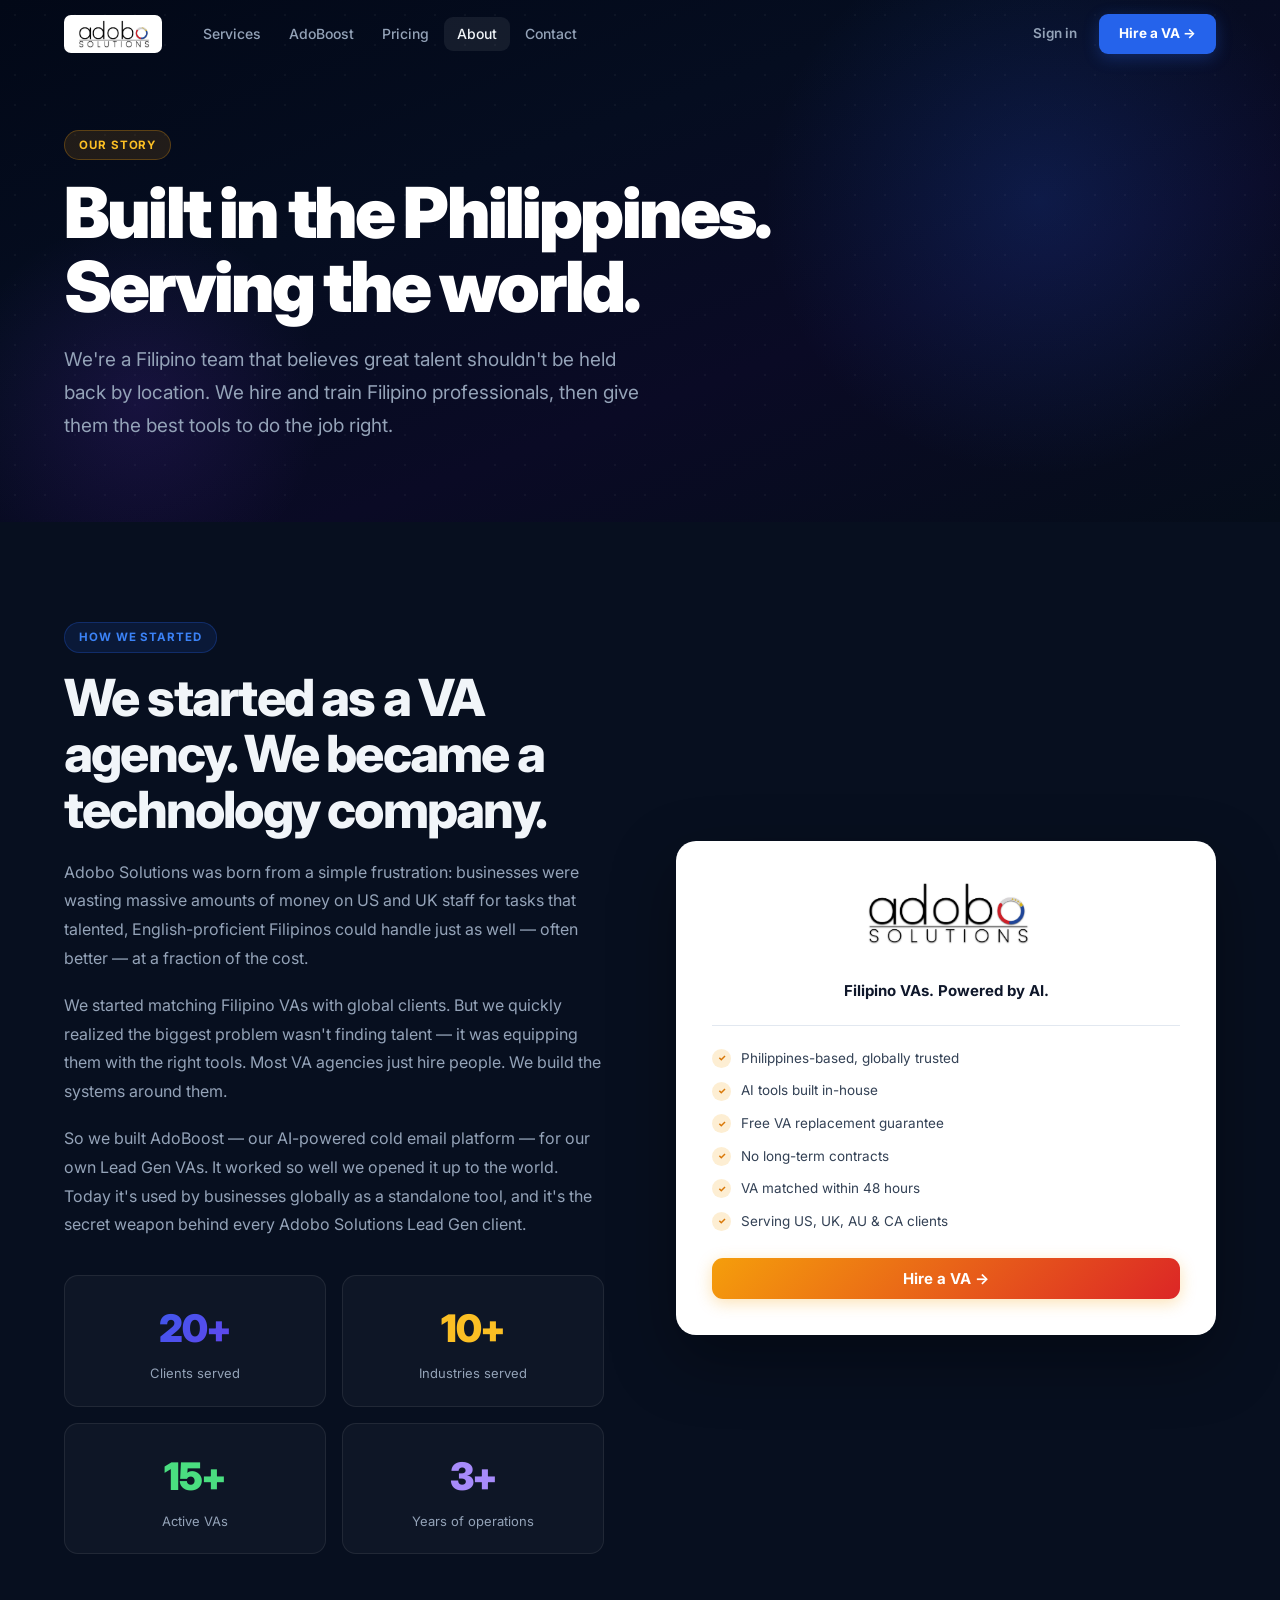
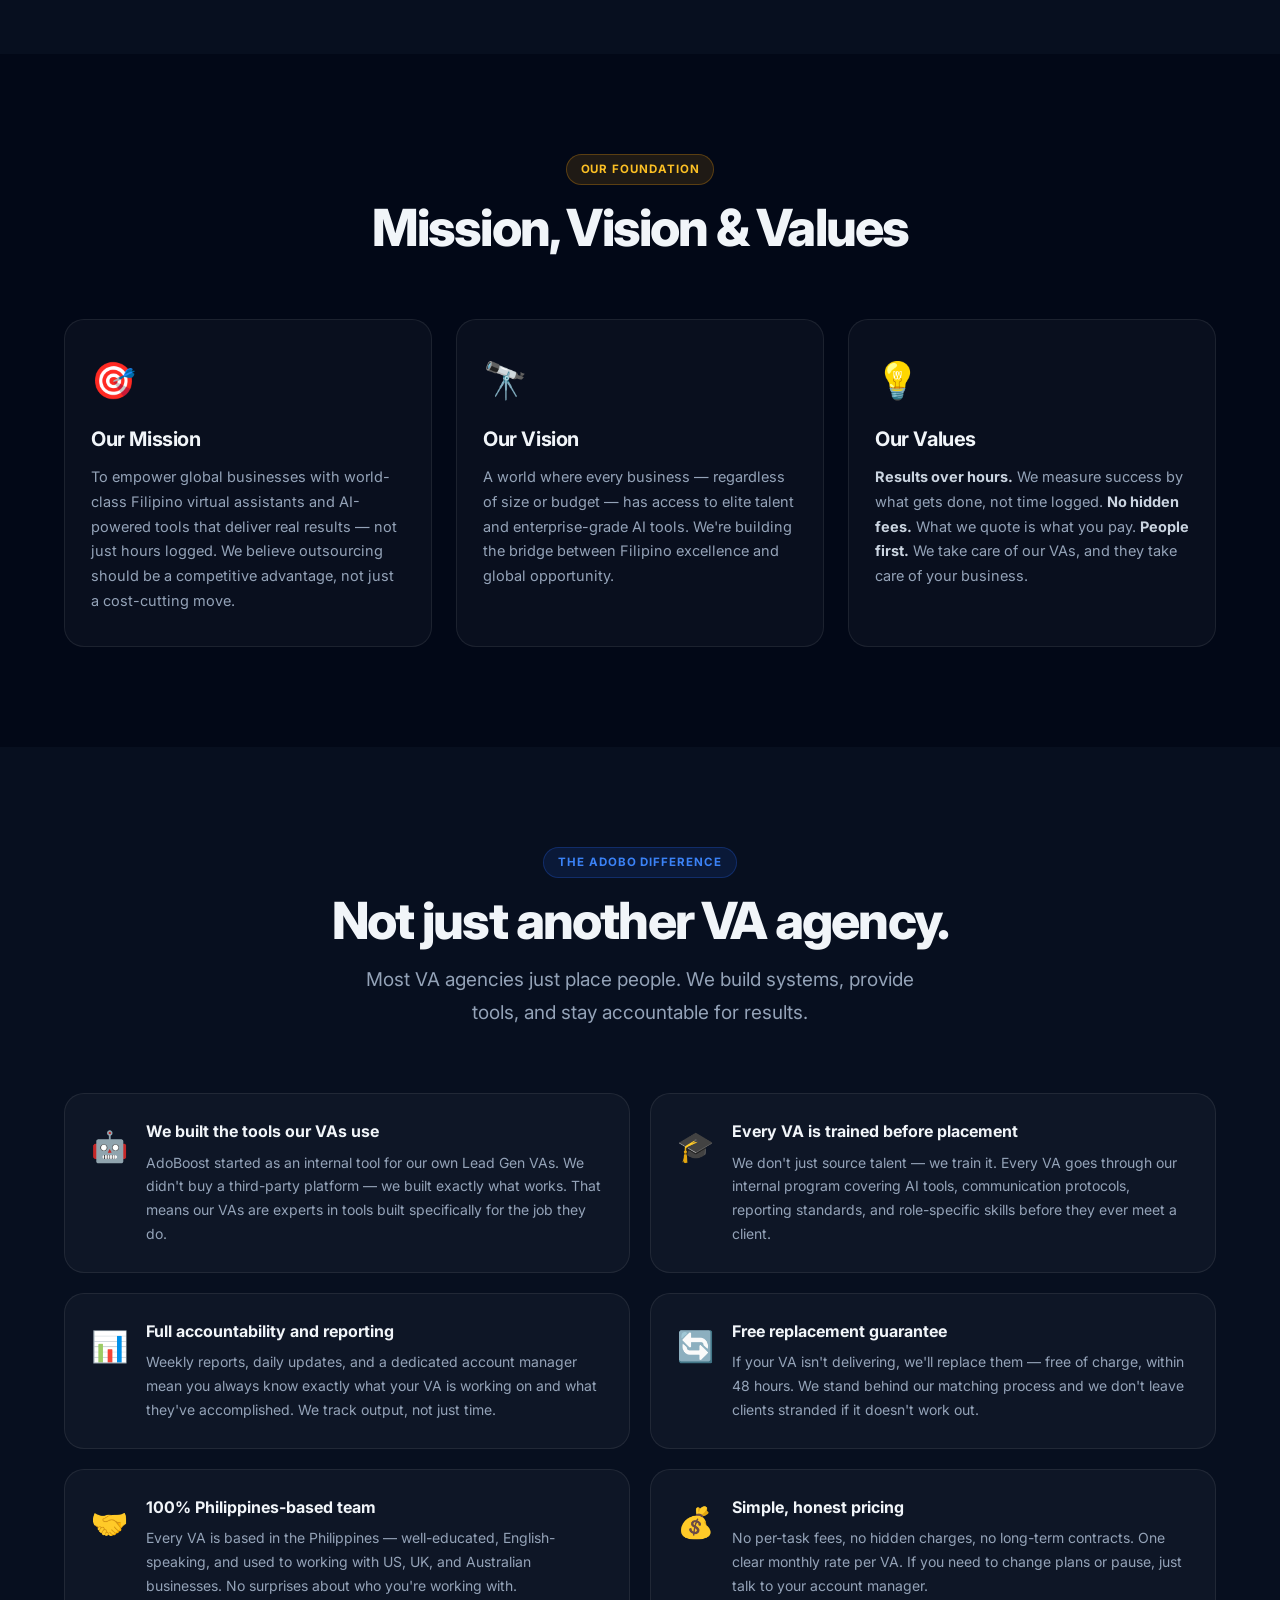
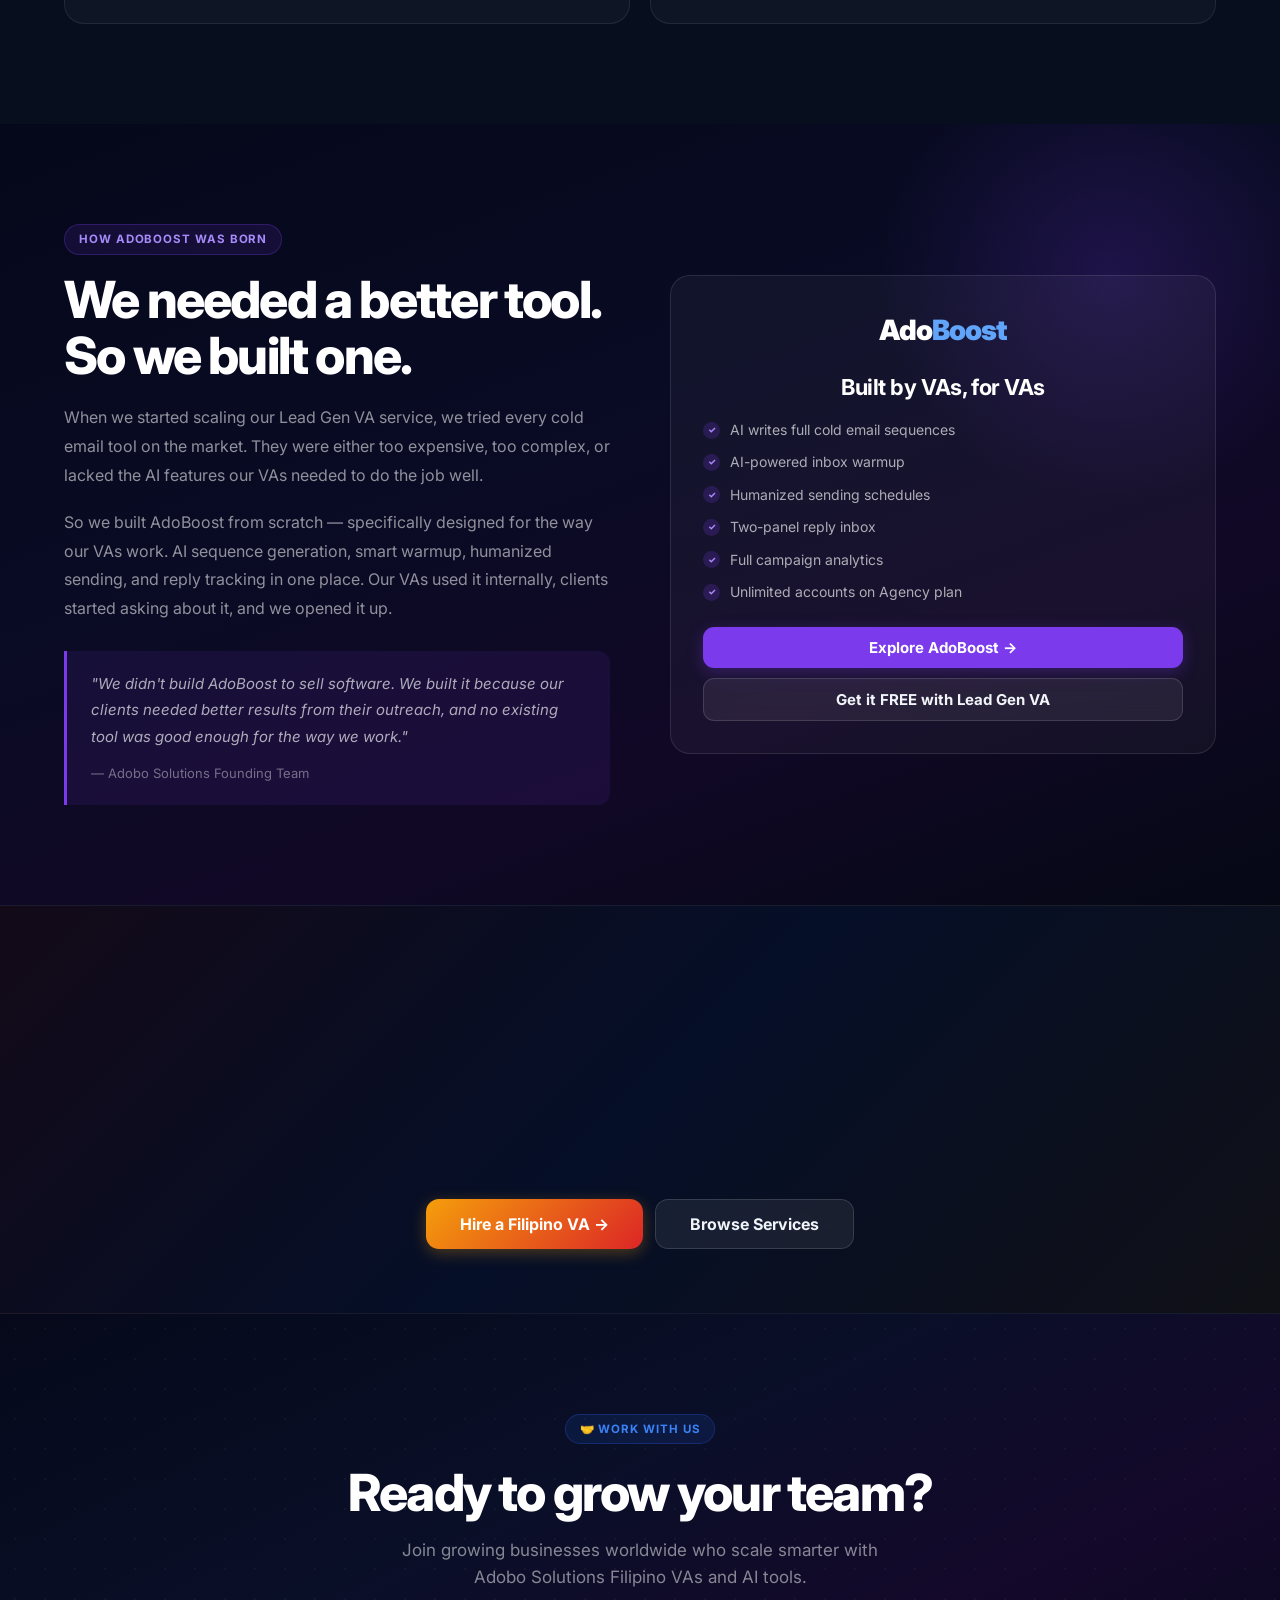
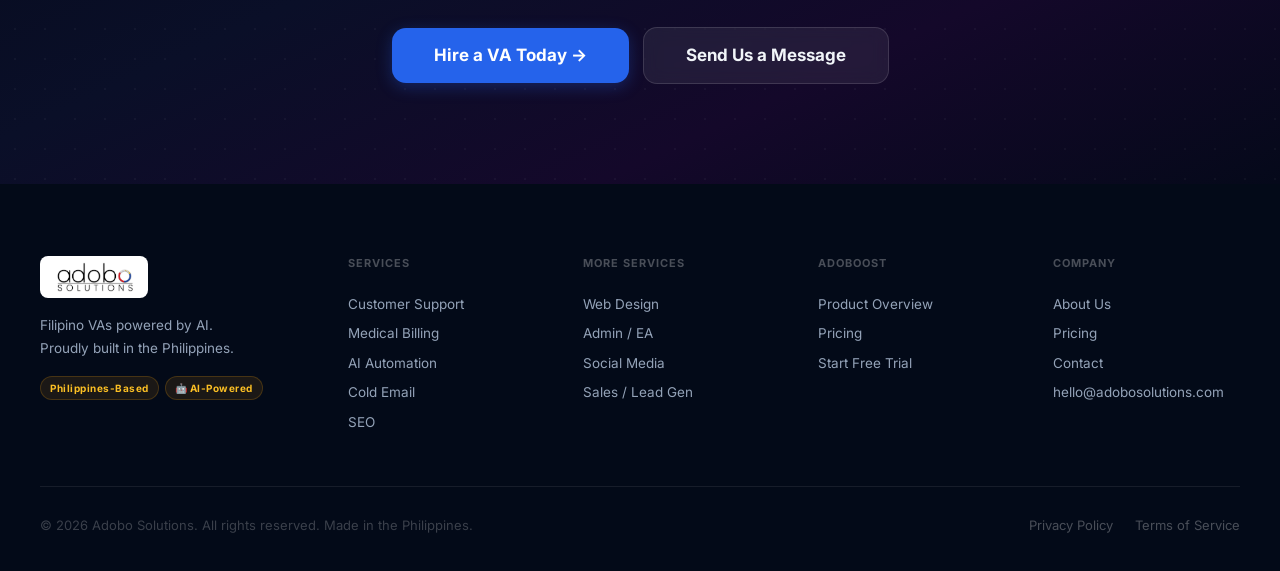
==== about.html @ 9aa16977 "Replace hero stat cards with photo; redesign about page company card index.html: floating number car" ====
<!DOCTYPE html>
<html lang="en">
<head>
  <meta charset="UTF-8">
  <meta name="viewport" content="width=device-width, initial-scale=1.0">
  <title>About Us — Adobo Solutions</title>
  <meta name="description" content="Learn about Adobo Solutions — a Philippines-based AI-powered VA agency helping global businesses scale smarter with elite Filipino talent.">
  <link rel="icon" href="assets/logo.jpg" type="image/jpeg">
  <link href="css/main.css" rel="stylesheet">
  <style>
    /* ── STORY ── */
    .story-grid { display: grid; grid-template-columns: 1fr 1fr; gap: 72px; align-items: center; }
    .story-left h2 { margin: 14px 0 20px; }
    .story-left p  { font-size: 16px; color: var(--text-3); line-height: 1.8; margin-bottom: 18px; }
    .story-stats { display: grid; grid-template-columns: 1fr 1fr; gap: 16px; margin-top: 36px; }
    .story-stat { background: var(--glass); border: 1px solid var(--border); border-radius: var(--r); padding: 22px; text-align: center; }
    .story-stat .num { font-size: 38px; font-weight: 900; letter-spacing: -0.04em; margin-bottom: 4px; }
    .story-stat .lbl { font-size: 13px; color: var(--text-3); }
    .story-right { position: relative; }
    /* Company card — white card so logo looks at home */
    .company-card {
      background: #fff; border-radius: 20px; padding: 36px;
      box-shadow: 0 24px 64px rgba(0,0,0,0.35);
    }
    .cc-logo-wrap { text-align: center; margin-bottom: 22px; }
    .cc-logo { height: 72px; display: inline-block; }
    .cc-divider { height: 1px; background: #e2e8f0; margin: 22px 0; }
    .cc-tagline { font-size: 15px; font-weight: 700; color: #0f172a; text-align: center; margin-bottom: 20px; }
    .cc-points { display: flex; flex-direction: column; gap: 11px; margin-bottom: 26px; }
    .cc-point { display: flex; align-items: center; gap: 10px; font-size: 13.5px; color: #334155; }
    .cc-chk { width: 19px; height: 19px; border-radius: 50%; background: rgba(245,158,11,0.18); color: #d97706; font-size: 9px; font-weight: 800; display: flex; align-items: center; justify-content: center; flex-shrink: 0; }

    /* ── MISSION / VALUES ── */
    .mv-grid { display: grid; grid-template-columns: repeat(3, 1fr); gap: 24px; }
    .mv-card {
      background: var(--glass); border: 1px solid var(--border);
      border-radius: var(--r-lg); padding: 32px 26px;
      transition: all 0.22s;
    }
    .mv-card:hover { background: var(--glass-2); border-color: var(--border-2); transform: translateY(-4px); }
    .mv-icon { font-size: 36px; margin-bottom: 16px; }
    .mv-card h3 { margin-bottom: 12px; color: var(--text); }
    .mv-card p  { font-size: 14.5px; color: var(--text-3); line-height: 1.72; }

    /* ── DIFFERENTIATORS ── */
    .diff-grid { display: grid; grid-template-columns: repeat(2, 1fr); gap: 20px; }
    .diff-card {
      display: flex; gap: 18px; align-items: flex-start;
      background: var(--glass); border: 1px solid var(--border);
      border-radius: var(--r-lg); padding: 26px;
      transition: all 0.22s;
    }
    .diff-card:hover { background: var(--glass-2); border-color: var(--border-2); }
    .diff-icon { font-size: 30px; flex-shrink: 0; margin-top: 2px; }
    .diff-text h4 { font-size: 16px; margin-bottom: 8px; color: var(--text); }
    .diff-text p  { font-size: 14px; color: var(--text-3); line-height: 1.7; }

    /* ── ADOBOOST ORIGIN ── */
    #adoboost-origin {
      background: linear-gradient(160deg, #05081a 0%, #090b24 40%, #110826 70%, #050815 100%);
      position: relative; overflow: hidden;
    }
    #adoboost-origin::before { content:''; position:absolute; top:-100px; right:-80px; width:500px; height:500px; background:radial-gradient(circle,rgba(124,58,237,0.18) 0%,transparent 65%); }
    .origin-inner { position: relative; z-index: 1; }
    .origin-grid { display: grid; grid-template-columns: 1fr 1fr; gap: 60px; align-items: center; }
    .origin-left h2 { color: #fff; margin: 14px 0 18px; }
    .origin-left p  { color: rgba(255,255,255,0.55); font-size: 16px; line-height: 1.8; margin-bottom: 18px; }
    .origin-quote {
      background: rgba(124,58,237,0.1); border-left: 3px solid var(--purple);
      border-radius: 0 12px 12px 0; padding: 20px 24px; margin-top: 28px;
    }
    .origin-quote p { font-size: 15px; font-style: italic; color: rgba(255,255,255,0.65); line-height: 1.75; margin-bottom: 10px; }
    .origin-quote cite { font-size: 13px; color: rgba(255,255,255,0.4); font-style: normal; }
    .origin-right {
      background: rgba(255,255,255,0.04); border: 1px solid rgba(255,255,255,0.1);
      border-radius: 20px; padding: 32px; text-align: center;
    }
    .origin-right h3 { color: #fff; font-size: 22px; margin-bottom: 16px; }
    .adoboost-logo { font-size: 28px; font-weight: 900; color: #fff; letter-spacing: -0.04em; margin-bottom: 20px; }
    .adoboost-logo span { color: #60a5fa; }
    .origin-feats { display: flex; flex-direction: column; gap: 10px; text-align: left; margin-bottom: 24px; }
    .origin-feat { display: flex; align-items: center; gap: 10px; font-size: 14px; color: rgba(255,255,255,0.65); }
    .origin-feat .chk { width: 17px; height: 17px; border-radius: 50%; background: rgba(124,58,237,0.2); color: #a78bfa; font-size: 9px; font-weight: 800; display: flex; align-items: center; justify-content: center; flex-shrink: 0; }

    /* ── PH PRIDE ── */
    .ph-section {
      background: linear-gradient(135deg, rgba(220,38,38,0.08) 0%, rgba(37,99,235,0.08) 50%, rgba(245,158,11,0.06) 100%);
      border-top: 1px solid rgba(255,255,255,0.06);
      border-bottom: 1px solid rgba(255,255,255,0.06);
      padding: 64px 0; text-align: center;
    }
    .ph-section h2 { color: #fff; margin-bottom: 18px; }
    .ph-section p  { color: rgba(255,255,255,0.55); max-width: 640px; margin: 0 auto; font-size: 17px; line-height: 1.8; }
    .ph-flags { font-size: 48px; margin-bottom: 24px; letter-spacing: 8px; }

    @media (max-width: 1024px) { .mv-grid { grid-template-columns: 1fr 1fr; } }
    @media (max-width: 768px) {
      .story-grid { grid-template-columns: 1fr; }
      .origin-grid { grid-template-columns: 1fr; }
      .diff-grid   { grid-template-columns: 1fr; }
      .mv-grid     { grid-template-columns: 1fr; }
    }
  </style>
</head>
<body>

<!-- NAV -->
<nav id="nav">
  <div class="nav-inner">
    <a href="index.html" class="nav-logo"><img src="assets/logo.jpg" alt="Adobo Solutions"></a>
    <div class="nav-links">
      <a href="services.html">Services</a>
      <a href="adoboost.html">AdoBoost</a>
      <a href="pricing.html">Pricing</a>
      <a href="about.html" class="active">About</a>
      <a href="contact.html">Contact</a>
    </div>
    <div class="nav-right">
      <a href="https://app.adobosolutions.com/login" class="nav-signin">Sign in</a>
      <a href="contact.html" class="nav-cta">Hire a VA →</a>
    </div>
    <button class="hamburger" id="hamburger" aria-label="Menu"><span></span><span></span><span></span></button>
  </div>
</nav>
<div class="mobile-menu" id="mobile-menu">
  <a href="services.html">Services</a>
  <a href="adoboost.html">AdoBoost</a>
  <a href="pricing.html">Pricing</a>
  <a href="about.html">About</a>
  <a href="contact.html">Contact</a>
  <a href="https://app.adobosolutions.com/login">Sign in</a>
  <a href="contact.html" class="btn btn-primary">Hire a VA →</a>
</div>

<!-- PAGE HERO -->
<section class="page-hero">
  <div class="grid-texture"></div>
  <div class="container page-hero-inner">
    <span class="pill pill-gold">Our Story</span>
    <h1 style="color:#fff;margin:16px 0 20px">Built in the Philippines.<br>Serving the world.</h1>
    <p class="subhead">We're a Filipino team that believes great talent shouldn't be held back by location. We hire and train Filipino professionals, then give them the best tools to do the job right.</p>
  </div>
</section>

<!-- STORY -->
<section class="section" style="background:var(--navy-2)">
  <div class="container">
    <div class="story-grid">
      <div class="story-left reveal">
        <span class="pill pill-blue">How We Started</span>
        <h2 style="margin:16px 0 20px">We started as a VA agency. We became a technology company.</h2>
        <p>Adobo Solutions was born from a simple frustration: businesses were wasting massive amounts of money on US and UK staff for tasks that talented, English-proficient Filipinos could handle just as well — often better — at a fraction of the cost.</p>
        <p>We started matching Filipino VAs with global clients. But we quickly realized the biggest problem wasn't finding talent — it was equipping them with the right tools. Most VA agencies just hire people. We build the systems around them.</p>
        <p>So we built AdoBoost — our AI-powered cold email platform — for our own Lead Gen VAs. It worked so well we opened it up to the world. Today it's used by businesses globally as a standalone tool, and it's the secret weapon behind every Adobo Solutions Lead Gen client.</p>
        <div class="story-stats">
          <div class="story-stat">
            <div class="num grad-text">20+</div>
            <div class="lbl">Clients served</div>
          </div>
          <div class="story-stat">
            <div class="num" style="color:var(--gold-l)">10+</div>
            <div class="lbl">Industries served</div>
          </div>
          <div class="story-stat">
            <div class="num" style="color:#4ade80">15+</div>
            <div class="lbl">Active VAs</div>
          </div>
          <div class="story-stat">
            <div class="num" style="color:#a78bfa">3+</div>
            <div class="lbl">Years of operations</div>
          </div>
        </div>
      </div>
      <div class="story-right reveal delay-2">
        <div class="company-card">
          <div class="cc-logo-wrap">
            <img src="assets/logo.jpg" alt="Adobo Solutions" class="cc-logo">
          </div>
          <div class="cc-tagline">Filipino VAs. Powered by AI.</div>
          <div class="cc-divider"></div>
          <div class="cc-points">
            <div class="cc-point"><span class="cc-chk">✓</span>Philippines-based, globally trusted</div>
            <div class="cc-point"><span class="cc-chk">✓</span>AI tools built in-house</div>
            <div class="cc-point"><span class="cc-chk">✓</span>Free VA replacement guarantee</div>
            <div class="cc-point"><span class="cc-chk">✓</span>No long-term contracts</div>
            <div class="cc-point"><span class="cc-chk">✓</span>VA matched within 48 hours</div>
            <div class="cc-point"><span class="cc-chk">✓</span>Serving US, UK, AU &amp; CA clients</div>
          </div>
          <a href="contact.html" class="btn btn-gold" style="width:100%;justify-content:center;display:flex">Hire a VA →</a>
        </div>
      </div>
    </div>
  </div>
</section>

<!-- MISSION / VALUES -->
<section class="section" style="background:var(--navy)">
  <div class="container">
    <div class="section-head center">
      <span class="pill pill-gold">Our Foundation</span>
      <h2 style="margin:14px 0 16px">Mission, Vision &amp; Values</h2>
    </div>
    <div class="mv-grid">
      <div class="mv-card reveal">
        <div class="mv-icon">🎯</div>
        <h3>Our Mission</h3>
        <p>To empower global businesses with world-class Filipino virtual assistants and AI-powered tools that deliver real results — not just hours logged. We believe outsourcing should be a competitive advantage, not just a cost-cutting move.</p>
      </div>
      <div class="mv-card reveal delay-1">
        <div class="mv-icon">🔭</div>
        <h3>Our Vision</h3>
        <p>A world where every business — regardless of size or budget — has access to elite talent and enterprise-grade AI tools. We're building the bridge between Filipino excellence and global opportunity.</p>
      </div>
      <div class="mv-card reveal delay-2">
        <div class="mv-icon">💡</div>
        <h3>Our Values</h3>
        <p><strong style="color:var(--text-2)">Results over hours.</strong> We measure success by what gets done, not time logged. <strong style="color:var(--text-2)">No hidden fees.</strong> What we quote is what you pay. <strong style="color:var(--text-2)">People first.</strong> We take care of our VAs, and they take care of your business.</p>
      </div>
    </div>
  </div>
</section>

<!-- WHAT MAKES US DIFFERENT -->
<section class="section" style="background:var(--navy-2)">
  <div class="container">
    <div class="section-head center">
      <span class="pill pill-blue">The Adobo Difference</span>
      <h2 style="margin:14px 0 16px">Not just another VA agency.</h2>
      <p class="subhead">Most VA agencies just place people. We build systems, provide tools, and stay accountable for results.</p>
    </div>
    <div class="diff-grid">
      <div class="diff-card reveal">
        <div class="diff-icon">🤖</div>
        <div class="diff-text">
          <h4>We built the tools our VAs use</h4>
          <p>AdoBoost started as an internal tool for our own Lead Gen VAs. We didn't buy a third-party platform — we built exactly what works. That means our VAs are experts in tools built specifically for the job they do.</p>
        </div>
      </div>
      <div class="diff-card reveal delay-1">
        <div class="diff-icon">🎓</div>
        <div class="diff-text">
          <h4>Every VA is trained before placement</h4>
          <p>We don't just source talent — we train it. Every VA goes through our internal program covering AI tools, communication protocols, reporting standards, and role-specific skills before they ever meet a client.</p>
        </div>
      </div>
      <div class="diff-card reveal delay-2">
        <div class="diff-icon">📊</div>
        <div class="diff-text">
          <h4>Full accountability and reporting</h4>
          <p>Weekly reports, daily updates, and a dedicated account manager mean you always know exactly what your VA is working on and what they've accomplished. We track output, not just time.</p>
        </div>
      </div>
      <div class="diff-card reveal delay-3">
        <div class="diff-icon">🔄</div>
        <div class="diff-text">
          <h4>Free replacement guarantee</h4>
          <p>If your VA isn't delivering, we'll replace them — free of charge, within 48 hours. We stand behind our matching process and we don't leave clients stranded if it doesn't work out.</p>
        </div>
      </div>
      <div class="diff-card reveal">
        <div class="diff-icon">🤝</div>
        <div class="diff-text">
          <h4>100% Philippines-based team</h4>
          <p>Every VA is based in the Philippines — well-educated, English-speaking, and used to working with US, UK, and Australian businesses. No surprises about who you're working with.</p>
        </div>
      </div>
      <div class="diff-card reveal delay-1">
        <div class="diff-icon">💰</div>
        <div class="diff-text">
          <h4>Simple, honest pricing</h4>
          <p>No per-task fees, no hidden charges, no long-term contracts. One clear monthly rate per VA. If you need to change plans or pause, just talk to your account manager.</p>
        </div>
      </div>
    </div>
  </div>
</section>

<!-- ADOBOOST ORIGIN -->
<section id="adoboost-origin" class="section">
  <div class="container origin-inner">
    <div class="origin-grid">
      <div class="origin-left reveal">
        <span class="pill pill-purple">How AdoBoost Was Born</span>
        <h2 style="color:#fff;margin:16px 0 20px">We needed a better tool.<br>So we built one.</h2>
        <p>When we started scaling our Lead Gen VA service, we tried every cold email tool on the market. They were either too expensive, too complex, or lacked the AI features our VAs needed to do the job well.</p>
        <p>So we built AdoBoost from scratch — specifically designed for the way our VAs work. AI sequence generation, smart warmup, humanized sending, and reply tracking in one place. Our VAs used it internally, clients started asking about it, and we opened it up.</p>
        <div class="origin-quote">
          <p>"We didn't build AdoBoost to sell software. We built it because our clients needed better results from their outreach, and no existing tool was good enough for the way we work."</p>
          <cite>— Adobo Solutions Founding Team</cite>
        </div>
      </div>
      <div class="origin-right reveal delay-2">
        <div class="adoboost-logo">Ado<span>Boost</span></div>
        <h3>Built by VAs, for VAs</h3>
        <div class="origin-feats">
          <div class="origin-feat"><span class="chk">✓</span>AI writes full cold email sequences</div>
          <div class="origin-feat"><span class="chk">✓</span>AI-powered inbox warmup</div>
          <div class="origin-feat"><span class="chk">✓</span>Humanized sending schedules</div>
          <div class="origin-feat"><span class="chk">✓</span>Two-panel reply inbox</div>
          <div class="origin-feat"><span class="chk">✓</span>Full campaign analytics</div>
          <div class="origin-feat"><span class="chk">✓</span>Unlimited accounts on Agency plan</div>
        </div>
        <div style="display:flex;flex-direction:column;gap:10px">
          <a href="adoboost.html" class="btn btn-purple" style="justify-content:center">Explore AdoBoost →</a>
          <a href="contact.html" class="btn btn-glass" style="justify-content:center">Get it FREE with Lead Gen VA</a>
        </div>
      </div>
    </div>
  </div>
</section>

<!-- PH PRIDE -->
<div class="ph-section">
  <div class="container">
    <h2 class="reveal">Proudly Filipino.</h2>
    <p class="reveal">The Philippines is home to talented, hardworking, and English-speaking professionals. We're proud to be a Filipino company connecting this talent with businesses around the world — and building the tools that help them do their best work.</p>
    <div style="margin-top:32px;display:flex;justify-content:center;gap:12px;flex-wrap:wrap" class="reveal">
      <a href="contact.html" class="btn btn-gold btn-lg">Hire a Filipino VA →</a>
      <a href="services.html" class="btn btn-glass btn-lg">Browse Services</a>
    </div>
  </div>
</div>

<!-- CTA -->
<section class="section" style="background:linear-gradient(155deg,#05091a 0%,#0a0f28 40%,#14082a 70%,#05091a 100%);text-align:center;position:relative;overflow:hidden">
  <div class="grid-texture"></div>
  <div class="container" style="position:relative;z-index:1">
    <span class="pill pill-blue" style="margin-bottom:20px;display:inline-flex">🤝 Work with us</span>
    <h2 style="color:#fff;margin-bottom:16px">Ready to grow your team?</h2>
    <p style="color:rgba(255,255,255,0.5);max-width:480px;margin:0 auto 36px;font-size:17px">Join growing businesses worldwide who scale smarter with Adobo Solutions Filipino VAs and AI tools.</p>
    <div style="display:flex;align-items:center;justify-content:center;gap:14px;flex-wrap:wrap">
      <a href="contact.html" class="btn btn-primary btn-xl">Hire a VA Today →</a>
      <a href="mailto:hello@adobosolutions.com" class="btn btn-glass btn-xl">Send Us a Message</a>
    </div>
  </div>
</section>

<!-- FOOTER -->
<footer id="footer">
  <div class="footer-inner">
    <div class="footer-top">
      <div class="f-brand"><div class="f-brand-logo"><img src="assets/logo.jpg" alt="Adobo Solutions"></div><p>Filipino VAs powered by AI. Proudly built in the Philippines.</p><div class="f-brand-badges"><span class="f-badge">Philippines-Based</span><span class="f-badge">🤖 AI-Powered</span></div></div>
      <div class="f-col"><h4>Services</h4><a href="services.html#customer-support">Customer Support</a><a href="services.html#medical-billing">Medical Billing</a><a href="services.html#ai-automation">AI Automation</a><a href="services.html#cold-email">Cold Email</a><a href="services.html#seo">SEO</a></div>
      <div class="f-col"><h4>More Services</h4><a href="services.html#web-design">Web Design</a><a href="services.html#admin-ea">Admin / EA</a><a href="services.html#social-media">Social Media</a><a href="services.html#sales-lead-gen">Sales / Lead Gen</a></div>
      <div class="f-col"><h4>AdoBoost</h4><a href="adoboost.html">Product Overview</a><a href="pricing.html#adoboost">Pricing</a><a href="https://app.adobosolutions.com/register">Start Free Trial</a></div>
      <div class="f-col"><h4>Company</h4><a href="about.html">About Us</a><a href="pricing.html">Pricing</a><a href="contact.html">Contact</a><a href="mailto:hello@adobosolutions.com">hello@adobosolutions.com</a></div>
    </div>
    <div class="footer-bot"><p>© 2026 Adobo Solutions. All rights reserved. Made in the Philippines.</p><div class="footer-bot-links"><a href="#">Privacy Policy</a><a href="#">Terms of Service</a></div></div>
  </div>
</footer>

<script>
  const nav=document.getElementById('nav');
  window.addEventListener('scroll',()=>{nav.classList.toggle('scrolled',window.scrollY>40)},{passive:true});
  const hb=document.getElementById('hamburger'),mm=document.getElementById('mobile-menu');
  hb.addEventListener('click',()=>{const o=mm.classList.toggle('open');hb.classList.toggle('open',o);});
  mm.querySelectorAll('a').forEach(a=>a.addEventListener('click',()=>{mm.classList.remove('open');hb.classList.remove('open');}));
  const obs=new IntersectionObserver(e=>e.forEach(x=>{if(x.isIntersecting){x.target.classList.add('vis');obs.unobserve(x.target);}}),{threshold:0.08,rootMargin:'0px 0px -40px 0px'});
  document.querySelectorAll('.reveal').forEach(el=>obs.observe(el));
</script>
</body>
</html>
---- css/main.css ----
/* =============================================
   ADOBO SOLUTIONS — SHARED STYLESHEET
   ============================================= */

@import url('https://fonts.googleapis.com/css2?family=Inter:wght@300;400;500;600;700;800;900&display=swap');

:root {
  --navy:      #020817;
  --navy-2:    #070f1f;
  --navy-3:    #0c1829;
  --navy-4:    #0f2040;
  --blue:      #2563eb;
  --blue-h:    #1d4ed8;
  --blue-l:    #3b82f6;
  --gold:      #f59e0b;
  --gold-l:    #fbbf24;
  --gold-d:    #d97706;
  --red:       #dc2626;
  --red-l:     #ef4444;
  --purple:    #7c3aed;
  --green:     #16a34a;
  --white:     #ffffff;
  --text:      #f1f5f9;
  --text-2:    #cbd5e1;
  --text-3:    #94a3b8;
  --border:    rgba(255,255,255,0.08);
  --border-2:  rgba(255,255,255,0.13);
  --glass:     rgba(255,255,255,0.03);
  --glass-2:   rgba(255,255,255,0.07);
  --r:         14px;
  --r-sm:      10px;
  --r-lg:      20px;
  --shadow:    0 4px 24px rgba(0,0,0,0.35);
  --shadow-l:  0 16px 56px rgba(0,0,0,0.55);
  --shadow-b:  0 4px 16px rgba(37,99,235,0.3);
  --grad:      linear-gradient(135deg, #2563eb 0%, #7c3aed 100%);
  --grad-g:    linear-gradient(135deg, #f59e0b 0%, #dc2626 100%);
  --grad-hero: linear-gradient(160deg, #020817 0%, #050d20 35%, #0a0a25 65%, #050d1a 100%);
}

*, *::before, *::after { box-sizing: border-box; margin: 0; padding: 0; }
html { scroll-behavior: smooth; font-size: 16px; }
body {
  font-family: 'Inter', -apple-system, BlinkMacSystemFont, 'Segoe UI', sans-serif;
  color: var(--text);
  background: var(--navy);
  -webkit-font-smoothing: antialiased;
  -moz-osx-font-smoothing: grayscale;
  overflow-x: hidden;
  line-height: 1.6;
}
a  { color: inherit; text-decoration: none; }
img { max-width: 100%; display: block; }
input, textarea, select, button { font-family: inherit; }

/* ── TYPOGRAPHY ── */
h1 { font-size: clamp(38px, 5.5vw, 72px); font-weight: 900; line-height: 1.05; letter-spacing: -0.04em; }
h2 { font-size: clamp(28px, 4vw, 52px);   font-weight: 800; line-height: 1.1;  letter-spacing: -0.035em; }
h3 { font-size: clamp(17px, 2vw, 20px);   font-weight: 700; line-height: 1.35; letter-spacing: -0.02em; }
h4 { font-size: 15px; font-weight: 700; line-height: 1.4; }
.subhead  { font-size: clamp(16px, 2vw, 19px); line-height: 1.72; color: var(--text-3); max-width: 580px; }
.subhead-sm { font-size: 15px; line-height: 1.7; color: var(--text-3); }
.grad-text {
  background: var(--grad);
  -webkit-background-clip: text;
  -webkit-text-fill-color: transparent;
  background-clip: text;
}
.gold-text {
  background: var(--grad-g);
  -webkit-background-clip: text;
  -webkit-text-fill-color: transparent;
  background-clip: text;
}

/* ── LAYOUT ── */
.container  { max-width: 1200px; margin: 0 auto; padding: 0 24px; }
.section    { padding: 100px 0; }
.section-sm { padding: 64px 0; }
.section-xs { padding: 40px 0; }
.center     { text-align: center; }
.section-head { margin-bottom: 64px; }
.section-head h2 { margin: 14px 0 18px; }
.section-head.center .subhead { margin: 0 auto; }

/* ── PILL BADGES ── */
.pill {
  display: inline-flex; align-items: center; gap: 6px;
  font-size: 11.5px; font-weight: 700; letter-spacing: 0.08em; text-transform: uppercase;
  padding: 5px 14px; border-radius: 100px; white-space: nowrap;
}
.pill-blue   { color: var(--blue-l);  background: rgba(37,99,235,0.12);  border: 1px solid rgba(37,99,235,0.28); }
.pill-gold   { color: var(--gold-l);  background: rgba(245,158,11,0.12); border: 1px solid rgba(245,158,11,0.28); }
.pill-purple { color: #a78bfa;        background: rgba(124,58,237,0.12); border: 1px solid rgba(124,58,237,0.28); }
.pill-red    { color: #fca5a5;        background: rgba(220,38,38,0.12);  border: 1px solid rgba(220,38,38,0.28); }
.pill-white  { color: rgba(255,255,255,0.7); background: rgba(255,255,255,0.08); border: 1px solid rgba(255,255,255,0.16); }
.pill-green  { color: #4ade80; background: rgba(22,163,74,0.12); border: 1px solid rgba(22,163,74,0.28); }

/* ── BUTTONS ── */
.btn {
  display: inline-flex; align-items: center; justify-content: center; gap: 8px;
  padding: 13px 26px; border-radius: 11px; font-size: 15px; font-weight: 700;
  cursor: pointer; border: none; transition: all 0.18s; white-space: nowrap;
  text-decoration: none; line-height: 1; font-family: inherit;
}
.btn-lg   { padding: 16px 34px; font-size: 16px; border-radius: 13px; }
.btn-sm   { padding: 9px 18px; font-size: 13.5px; border-radius: 9px; }
.btn-xl   { padding: 19px 42px; font-size: 17px; border-radius: 14px; }

.btn-primary { background: var(--blue); color: #fff; box-shadow: var(--shadow-b); }
.btn-primary:hover { background: var(--blue-h); transform: translateY(-1px); box-shadow: 0 8px 28px rgba(37,99,235,0.45); }

.btn-gold { background: var(--grad-g); color: #fff; box-shadow: 0 4px 16px rgba(245,158,11,0.3); }
.btn-gold:hover { transform: translateY(-1px); box-shadow: 0 8px 28px rgba(245,158,11,0.44); }

.btn-purple { background: var(--purple); color: #fff; box-shadow: 0 4px 16px rgba(124,58,237,0.3); }
.btn-purple:hover { background: #6d28d9; transform: translateY(-1px); }

.btn-glass {
  background: var(--glass-2); color: var(--text); border: 1.5px solid var(--border-2);
  backdrop-filter: blur(8px);
}
.btn-glass:hover { background: rgba(255,255,255,0.12); border-color: rgba(255,255,255,0.25); }

.btn-outline-w { background: transparent; color: #fff; border: 1.5px solid rgba(255,255,255,0.3); }
.btn-outline-w:hover { background: rgba(255,255,255,0.08); border-color: rgba(255,255,255,0.5); }

/* ── GRID TEXTURE ── */
.grid-texture {
  position: absolute; inset: 0; z-index: 0; pointer-events: none;
  background-image: radial-gradient(rgba(255,255,255,0.035) 1px, transparent 1px);
  background-size: 30px 30px;
}
.grid-texture-sm {
  position: absolute; inset: 0; z-index: 0; pointer-events: none;
  background-image: radial-gradient(rgba(255,255,255,0.025) 1px, transparent 1px);
  background-size: 22px 22px;
}

/* ── GLASS CARD ── */
.glass-card {
  background: var(--glass);
  border: 1px solid var(--border);
  border-radius: var(--r-lg);
  backdrop-filter: blur(12px);
  -webkit-backdrop-filter: blur(12px);
  transition: background 0.22s, border-color 0.22s, transform 0.22s, box-shadow 0.22s;
}
.glass-card:hover {
  background: var(--glass-2);
  border-color: var(--border-2);
  transform: translateY(-4px);
  box-shadow: var(--shadow-l);
}

/* ── DIVIDER ── */
.divider { height: 1px; background: var(--border); }

/* ── REVEAL ANIMATION ── */
.reveal { opacity: 0; transform: translateY(24px); transition: opacity 0.6s ease, transform 0.6s ease; }
.reveal.vis { opacity: 1; transform: none; }
.delay-1 { transition-delay: 0.08s; }
.delay-2 { transition-delay: 0.16s; }
.delay-3 { transition-delay: 0.24s; }
.delay-4 { transition-delay: 0.32s; }
.delay-5 { transition-delay: 0.40s; }
.delay-6 { transition-delay: 0.48s; }

/* ═══════════════════════════════════════
   NAV
   ═══════════════════════════════════════ */
nav#nav {
  position: fixed; top: 0; left: 0; right: 0; z-index: 300;
  transition: background 0.3s, box-shadow 0.3s, backdrop-filter 0.3s;
}
nav#nav.scrolled {
  background: rgba(2,8,23,0.92);
  backdrop-filter: blur(18px);
  -webkit-backdrop-filter: blur(18px);
  box-shadow: 0 1px 0 rgba(255,255,255,0.07);
}
.nav-inner {
  max-width: 1200px; margin: 0 auto; padding: 0 24px;
  display: flex; align-items: center; height: 68px; gap: 8px;
}
.nav-logo {
  flex-shrink: 0; margin-right: 20px;
  display: flex; align-items: center;
}
.nav-logo img {
  height: 38px; width: auto;
  background: #fff;
  border-radius: 7px;
  padding: 3px 8px;
}
.nav-links { display: flex; align-items: center; gap: 2px; flex: 1; }
.nav-links a {
  font-size: 14px; font-weight: 500; color: var(--text-3);
  padding: 6px 13px; border-radius: 9px;
  transition: color 0.18s, background 0.18s;
}
.nav-links a:hover { color: var(--text); background: var(--glass-2); }
.nav-links a.active { color: var(--text); background: var(--glass-2); }
.nav-right { display: flex; align-items: center; gap: 8px; margin-left: auto; }
.nav-signin {
  font-size: 13.5px; font-weight: 600; color: var(--text-3);
  padding: 8px 14px; border-radius: 9px;
  transition: color 0.18s, background 0.18s;
}
.nav-signin:hover { color: var(--text); background: var(--glass-2); }
.nav-cta {
  font-size: 13.5px; font-weight: 700; color: #fff;
  background: var(--blue); padding: 9px 20px; border-radius: 9px;
  box-shadow: var(--shadow-b);
  transition: background 0.18s, transform 0.18s, box-shadow 0.18s;
}
.nav-cta:hover { background: var(--blue-h); transform: translateY(-1px); box-shadow: 0 6px 20px rgba(37,99,235,0.45); }
.hamburger {
  display: none; flex-direction: column; gap: 5px;
  cursor: pointer; padding: 6px; margin-left: auto;
  background: none; border: none;
}
.hamburger span {
  display: block; width: 22px; height: 2px;
  background: var(--text-2); border-radius: 2px; transition: all 0.25s;
}
.hamburger.open span:nth-child(1) { transform: translateY(7px) rotate(45deg); }
.hamburger.open span:nth-child(2) { opacity: 0; }
.hamburger.open span:nth-child(3) { transform: translateY(-7px) rotate(-45deg); }
.mobile-menu {
  display: none; position: fixed; top: 68px; left: 0; right: 0;
  background: var(--navy-3); border-top: 1px solid var(--border);
  padding: 16px 24px 28px; z-index: 299;
  box-shadow: 0 20px 40px rgba(0,0,0,0.5);
}
.mobile-menu.open { display: block; }
.mobile-menu a {
  display: block; padding: 13px 0; font-size: 15px; font-weight: 500;
  color: var(--text-2); border-bottom: 1px solid var(--border);
}
.mobile-menu a:last-of-type { border: none; }
.mobile-menu .btn { width: 100%; justify-content: center; margin-top: 16px; }

/* ── INNER PAGE HERO ── */
.page-hero {
  background: var(--grad-hero);
  padding: 130px 0 80px;
  position: relative; overflow: hidden;
}
.page-hero::before {
  content: '';
  position: absolute; top: -100px; right: -60px;
  width: 600px; height: 600px;
  background: radial-gradient(circle, rgba(37,99,235,0.18) 0%, transparent 65%);
  pointer-events: none;
}
.page-hero::after {
  content: '';
  position: absolute; bottom: -80px; left: -60px;
  width: 400px; height: 400px;
  background: radial-gradient(circle, rgba(124,58,237,0.14) 0%, transparent 65%);
  pointer-events: none;
}
.page-hero-inner { position: relative; z-index: 1; }

/* ═══════════════════════════════════════
   FOOTER
   ═══════════════════════════════════════ */
footer#footer { background: #030a18; padding: 72px 24px 36px; }
.footer-inner { max-width: 1200px; margin: 0 auto; }
.footer-top {
  display: grid;
  grid-template-columns: 260px repeat(4, 1fr);
  gap: 48px;
  padding-bottom: 48px;
  border-bottom: 1px solid var(--border);
}
.f-brand-logo { margin-bottom: 16px; }
.f-brand-logo img { height: 42px; background: #fff; border-radius: 8px; padding: 4px 10px; }
.f-brand p { font-size: 13.5px; color: var(--text-3); line-height: 1.7; max-width: 220px; margin-top: 12px; }
.f-brand-badges { display: flex; gap: 6px; flex-wrap: wrap; margin-top: 16px; }
.f-badge {
  font-size: 10px; font-weight: 700; padding: 3px 9px; border-radius: 100px;
  background: rgba(245,158,11,0.1); border: 1px solid rgba(245,158,11,0.2); color: var(--gold-l);
  letter-spacing: 0.05em;
}
.f-col h4 {
  font-size: 11px; font-weight: 700; text-transform: uppercase;
  letter-spacing: 0.09em; color: rgba(255,255,255,0.28); margin-bottom: 18px;
}
.f-col a {
  display: block; font-size: 13.5px; color: var(--text-3);
  padding: 4px 0; transition: color 0.18s;
}
.f-col a:hover { color: var(--text); }
.footer-bot {
  display: flex; align-items: center; justify-content: space-between;
  padding-top: 28px; gap: 16px; flex-wrap: wrap;
}
.footer-bot p { font-size: 13px; color: rgba(255,255,255,0.22); }
.footer-bot-links { display: flex; gap: 22px; }
.footer-bot-links a { font-size: 13px; color: rgba(255,255,255,0.28); transition: color 0.18s; }
.footer-bot-links a:hover { color: var(--text-3); }

/* ═══════════════════════════════════════
   SCROLL REVEAL JS HOOK
   ═══════════════════════════════════════ */
.reveal { opacity: 0; transform: translateY(26px); }
.reveal.vis { opacity: 1; transform: none; }

/* ═══════════════════════════════════════
   RESPONSIVE
   ═══════════════════════════════════════ */
@media (max-width: 1024px) {
  .footer-top { grid-template-columns: 1fr 1fr 1fr; }
}
@media (max-width: 768px) {
  .section    { padding: 72px 0; }
  .section-sm { padding: 48px 0; }
  nav#nav .nav-links, nav#nav .nav-right { display: none; }
  .hamburger { display: flex; }
  .footer-top { grid-template-columns: 1fr 1fr; }
  .footer-bot { flex-direction: column; align-items: flex-start; }
  h1 { letter-spacing: -0.03em; }
}
@media (max-width: 580px) {
  .footer-top { grid-template-columns: 1fr; }
  .container  { padding: 0 18px; }
}
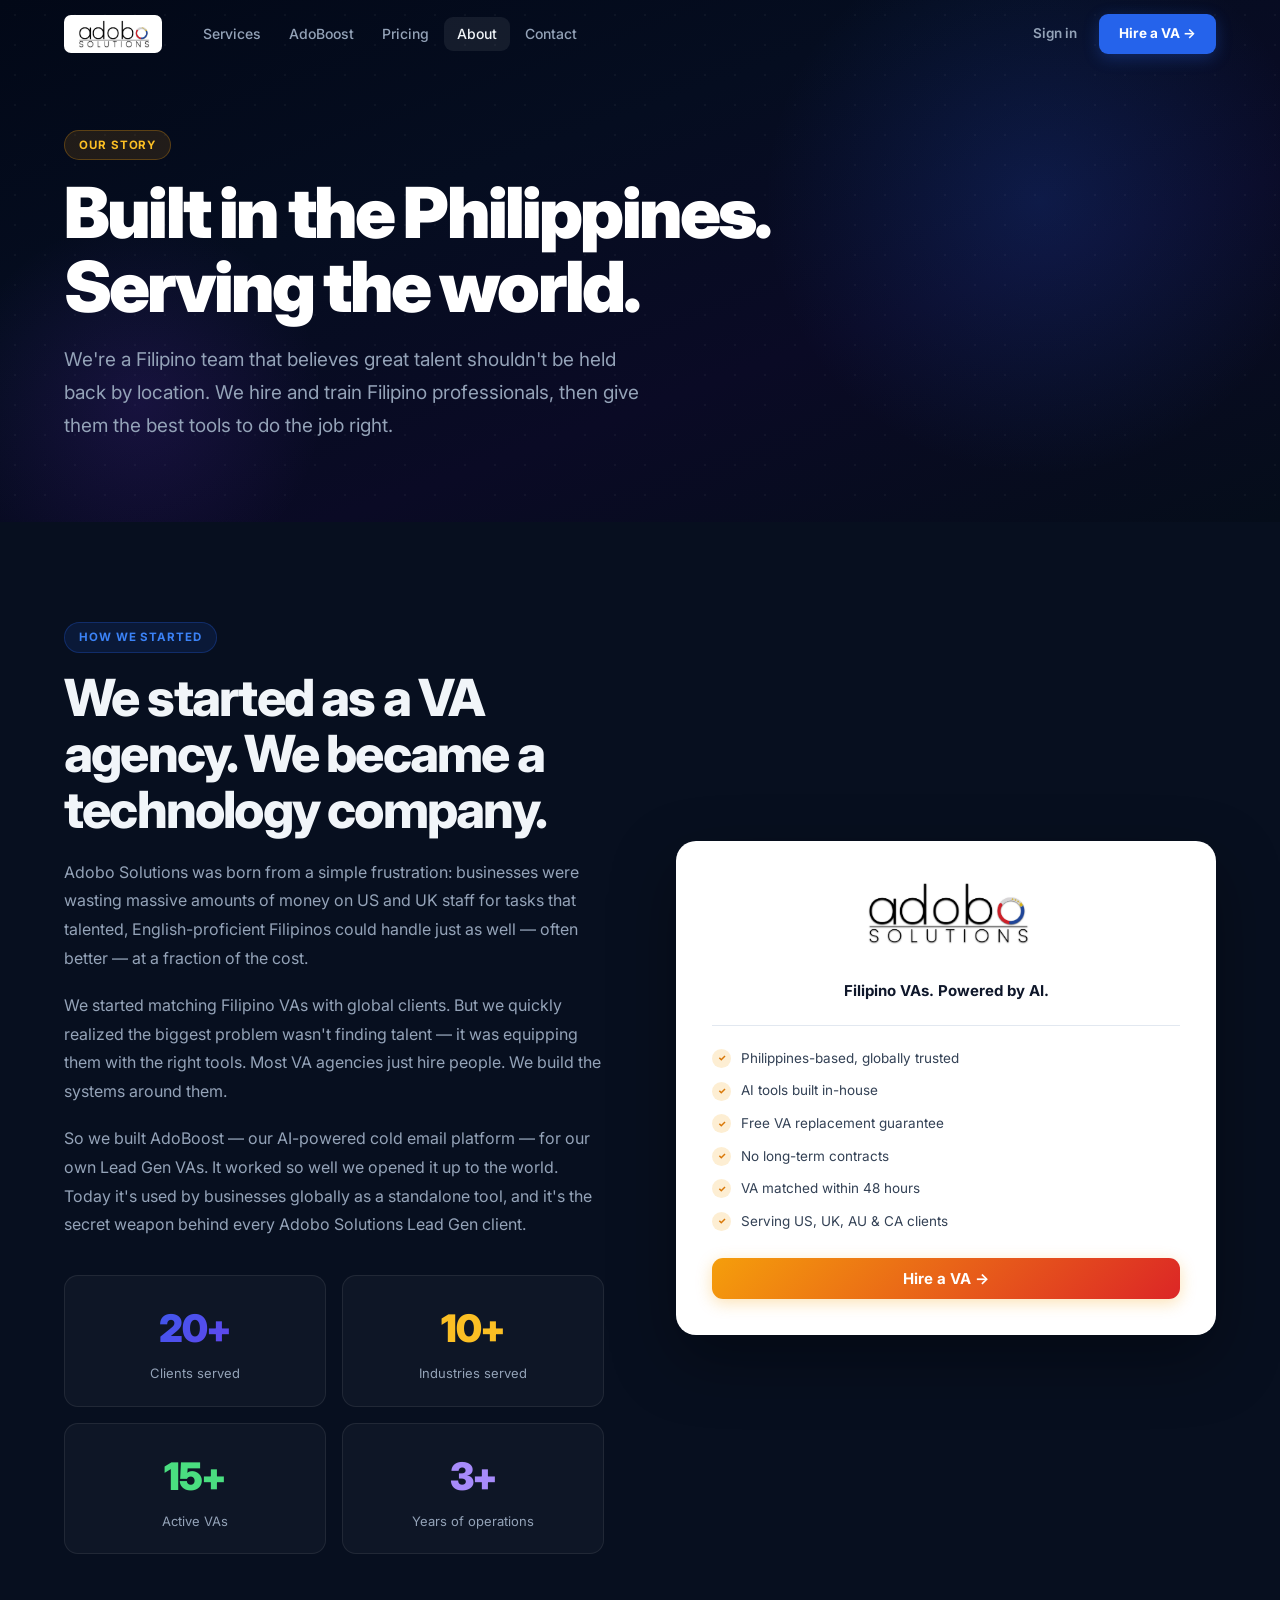
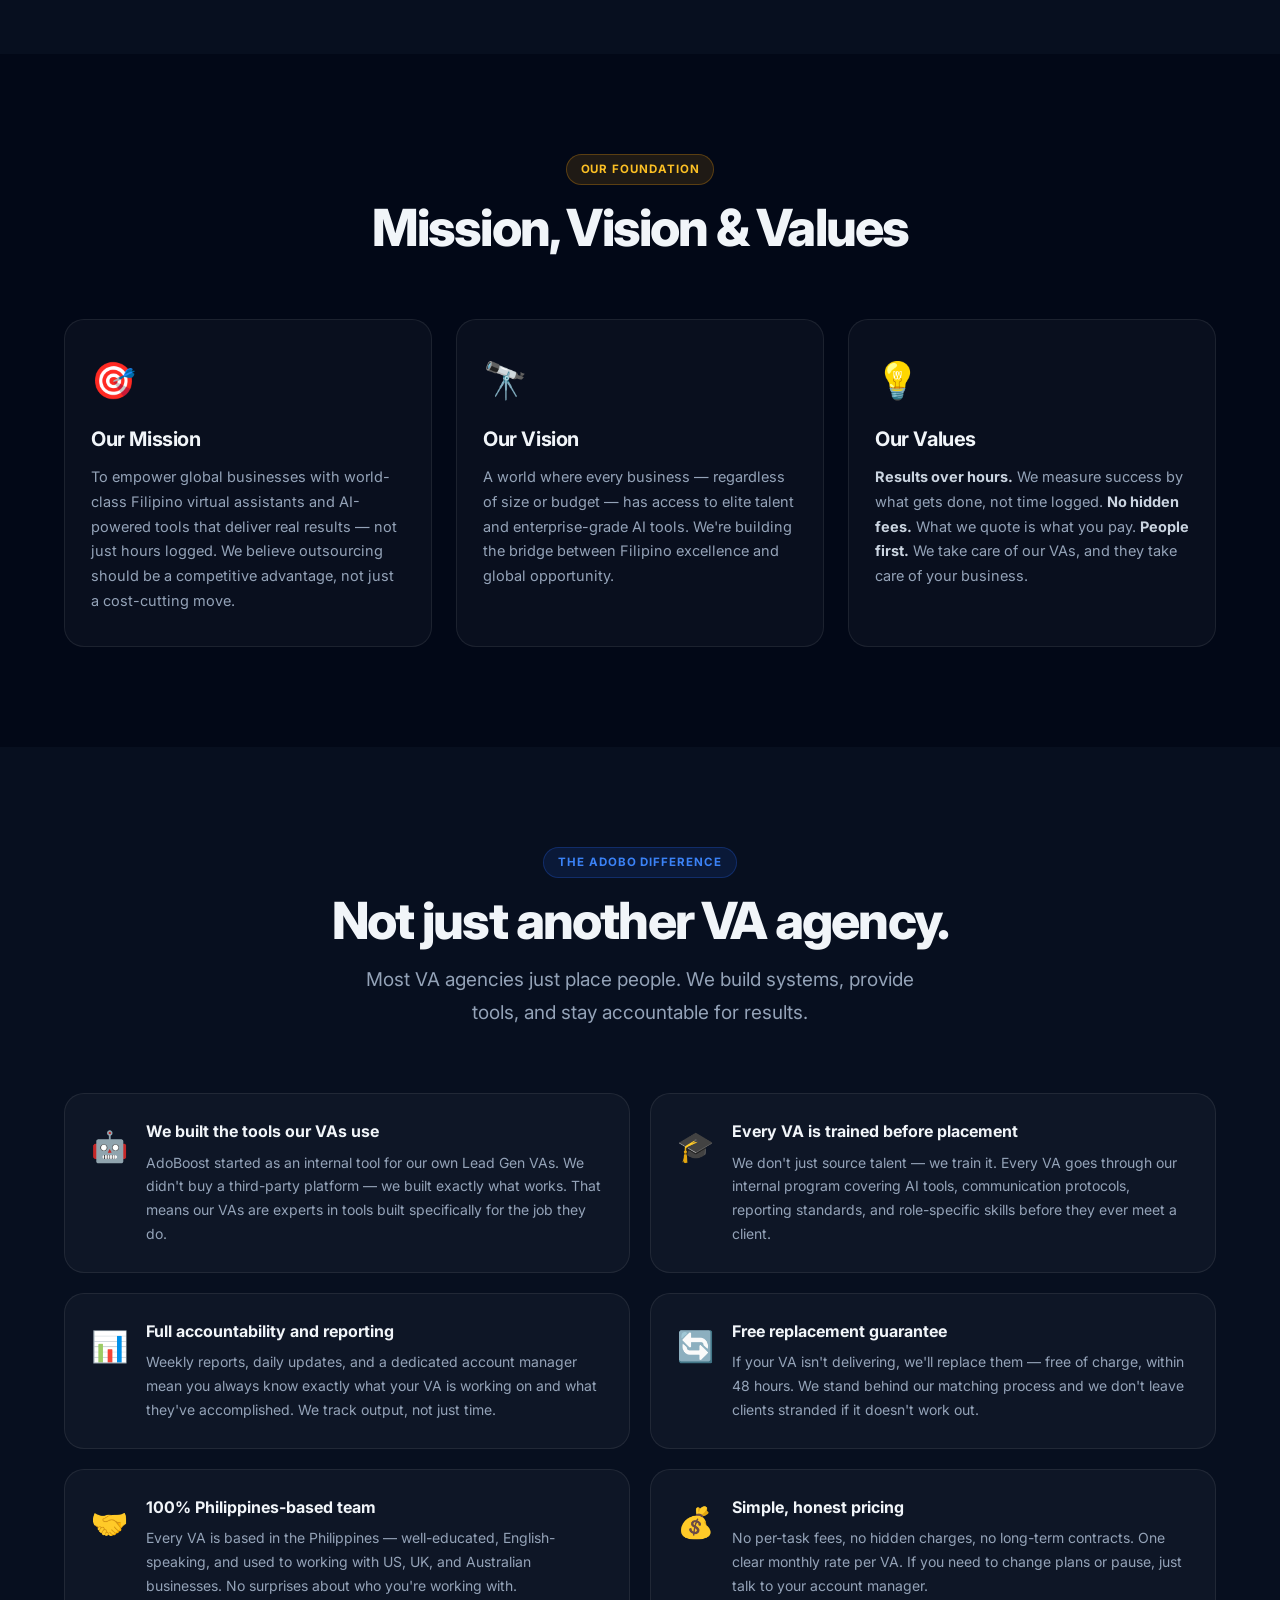
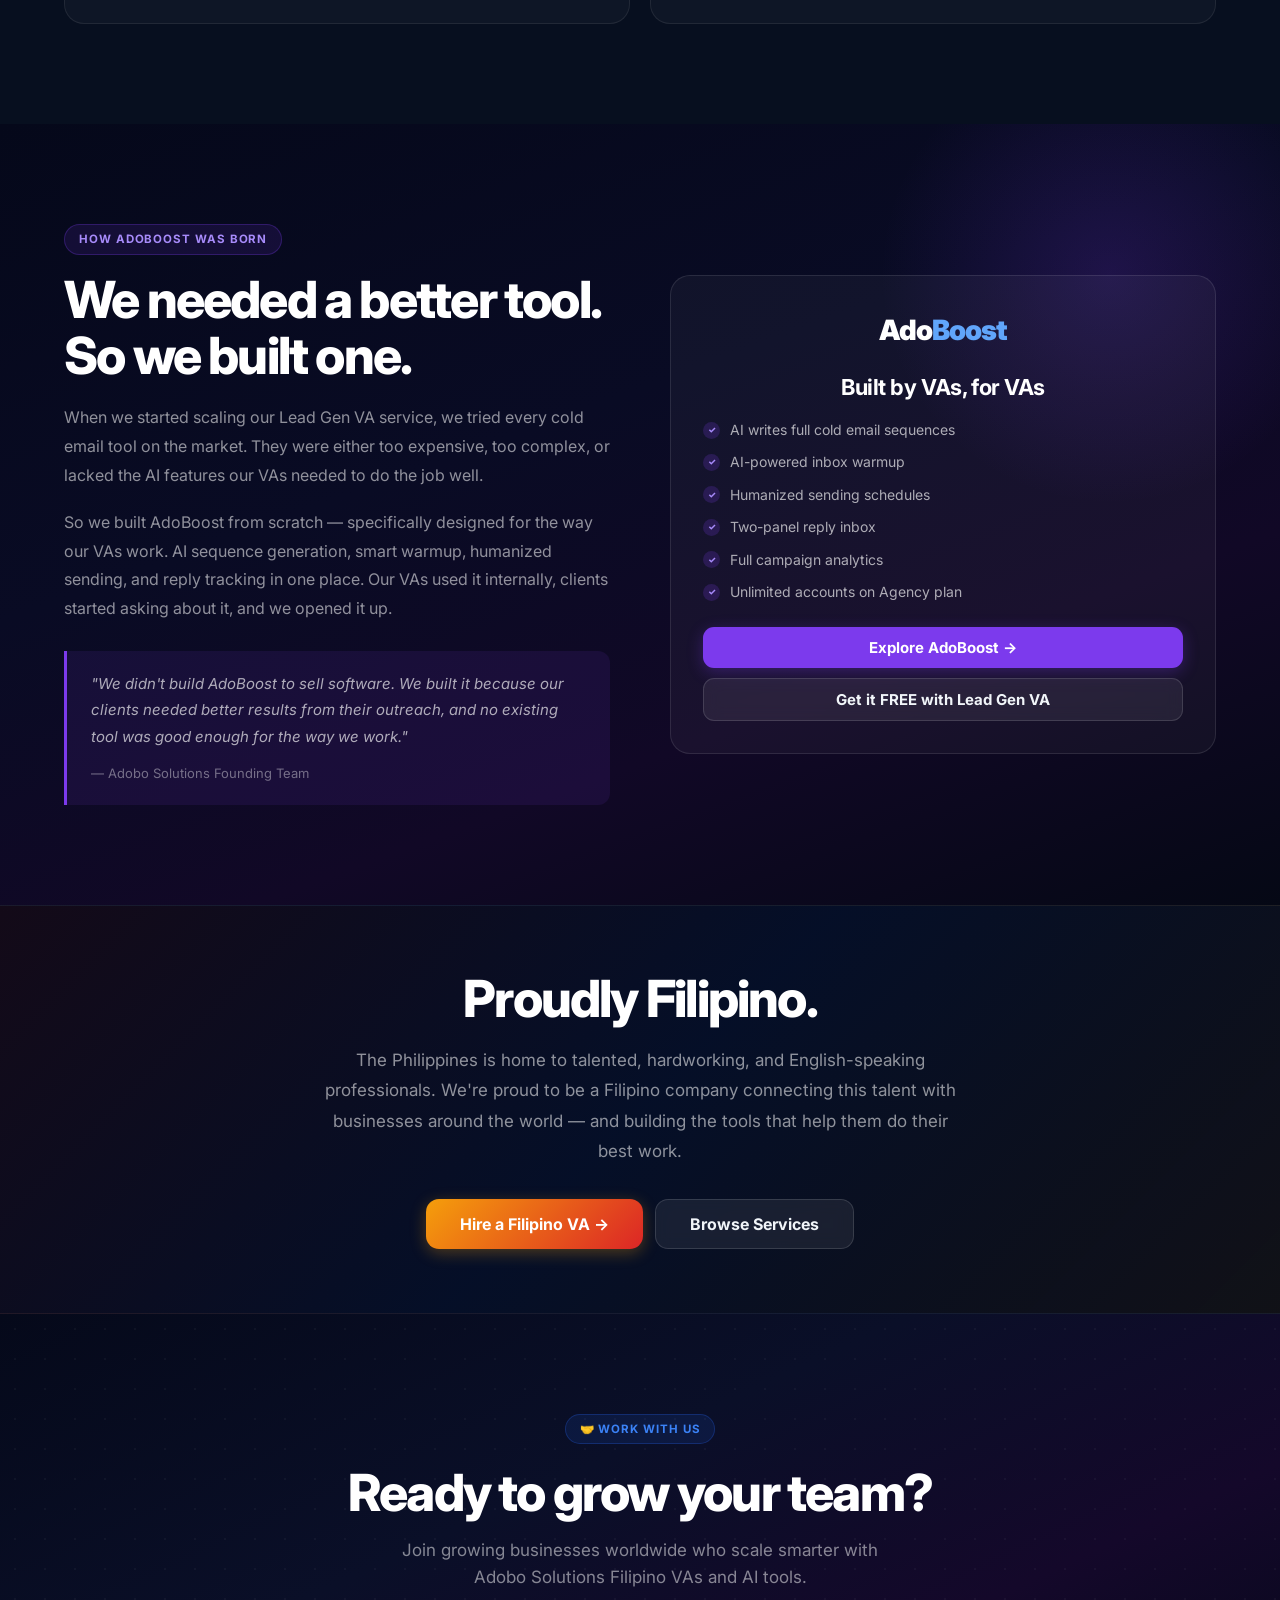
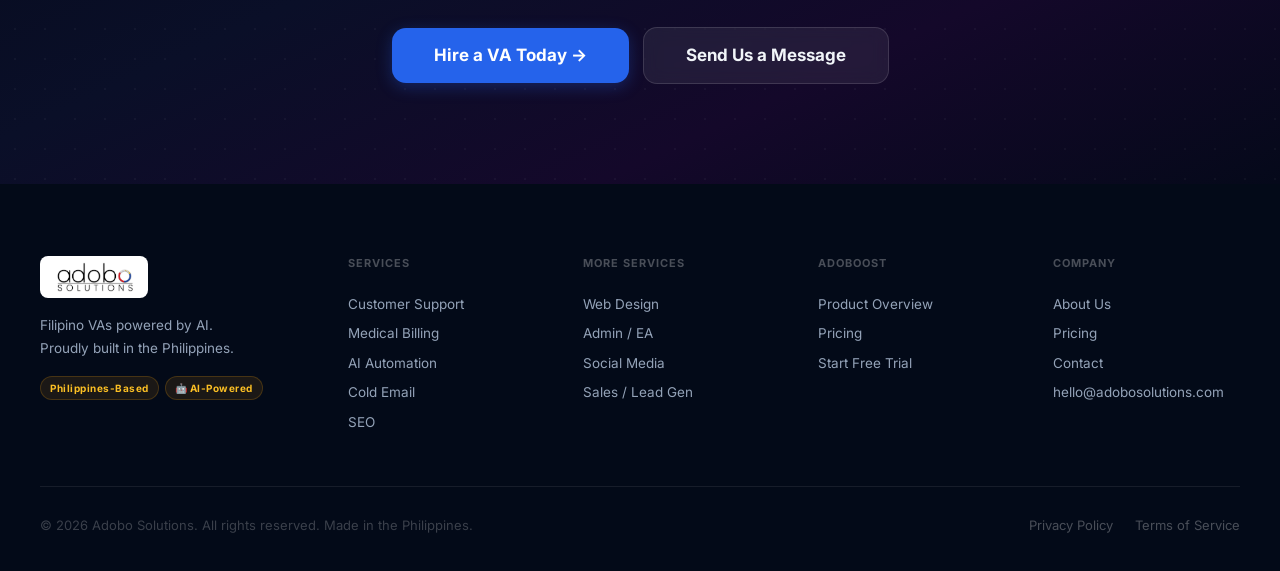
==== commit a0210dfe: "Update favicon to ADB LOGO-06 across all 6 pages Co-Authored-By: Claude Sonnet 4.6 <noreply@anthropi" ====
--- a/about.html
+++ b/about.html
@@ -5,7 +5,7 @@
   <meta name="viewport" content="width=device-width, initial-scale=1.0">
   <title>About Us — Adobo Solutions</title>
   <meta name="description" content="Learn about Adobo Solutions — a Philippines-based AI-powered VA agency helping global businesses scale smarter with elite Filipino talent.">
-  <link rel="icon" href="assets/logo.jpg" type="image/jpeg">
+  <link rel="icon" href="assets/ADB%20LOGO-06.jpg" type="image/jpeg">
   <link href="css/main.css" rel="stylesheet">
   <style>
     /* ── STORY ── */
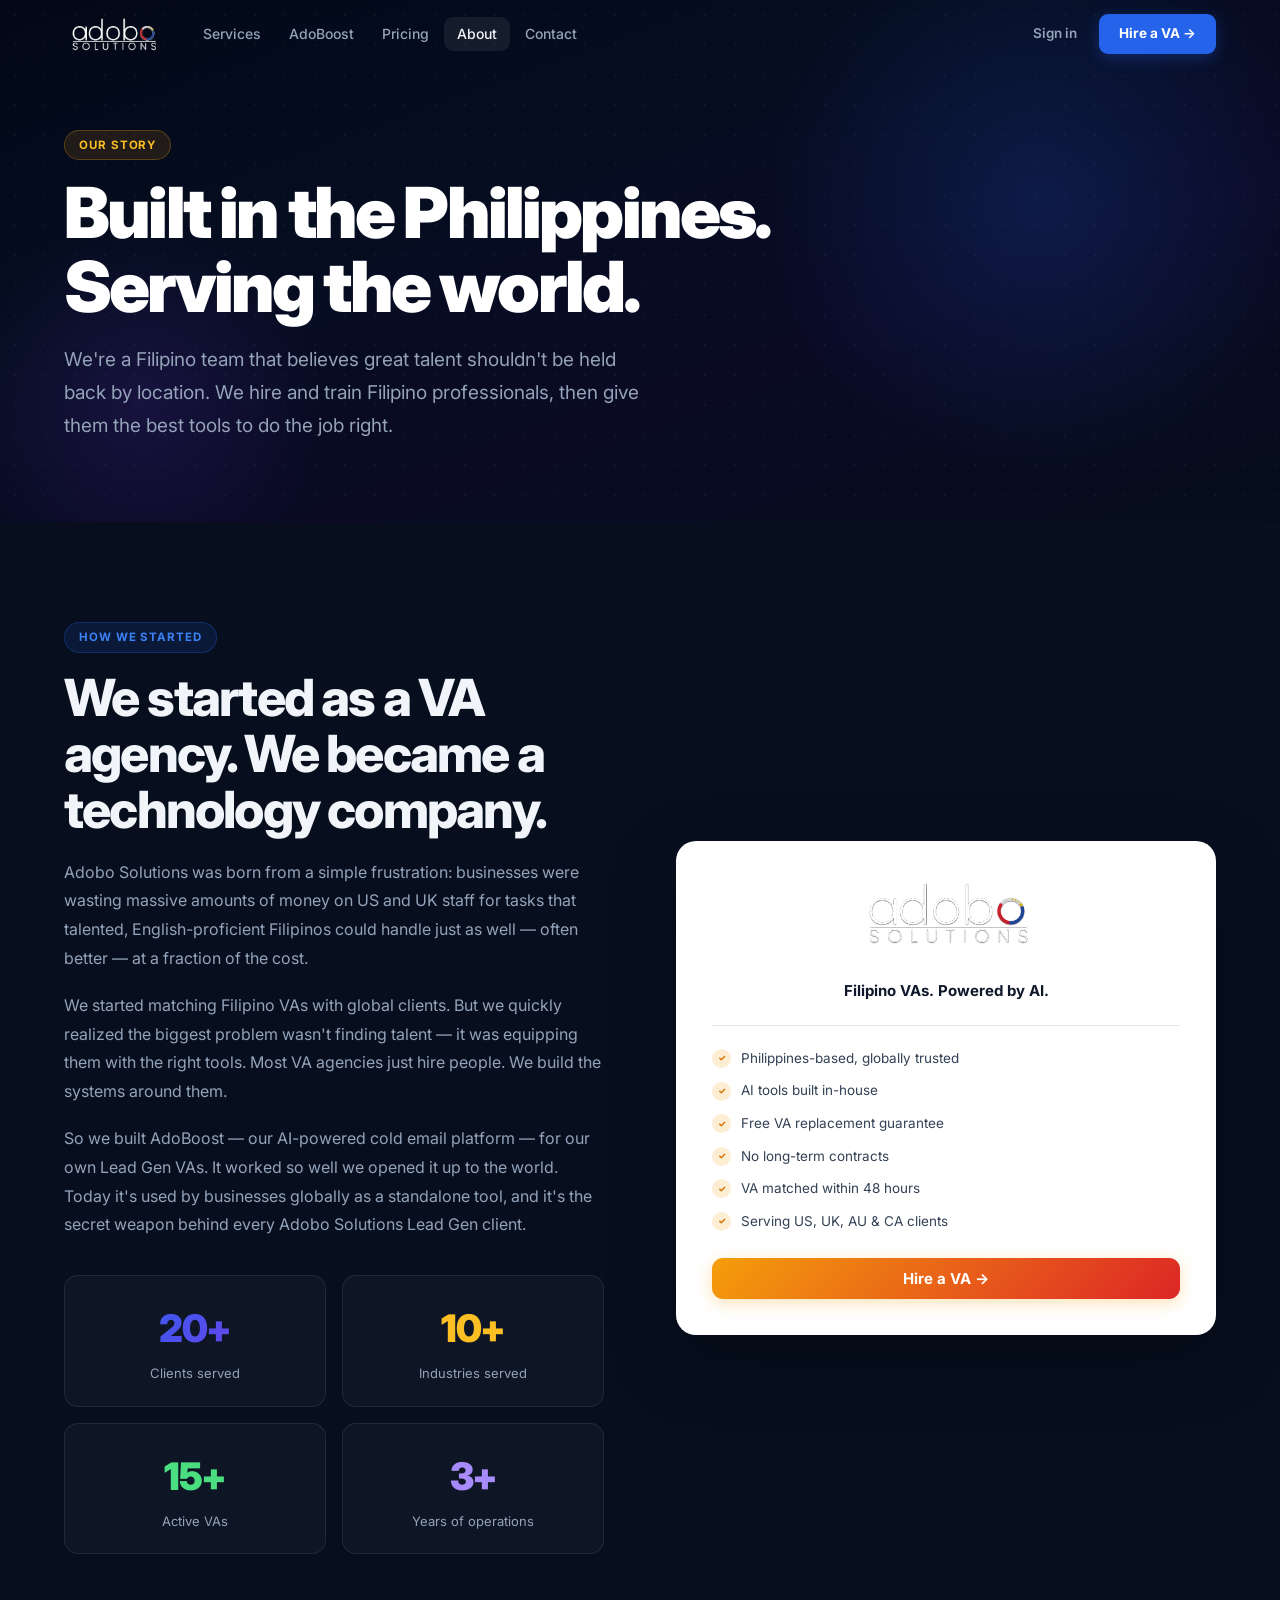
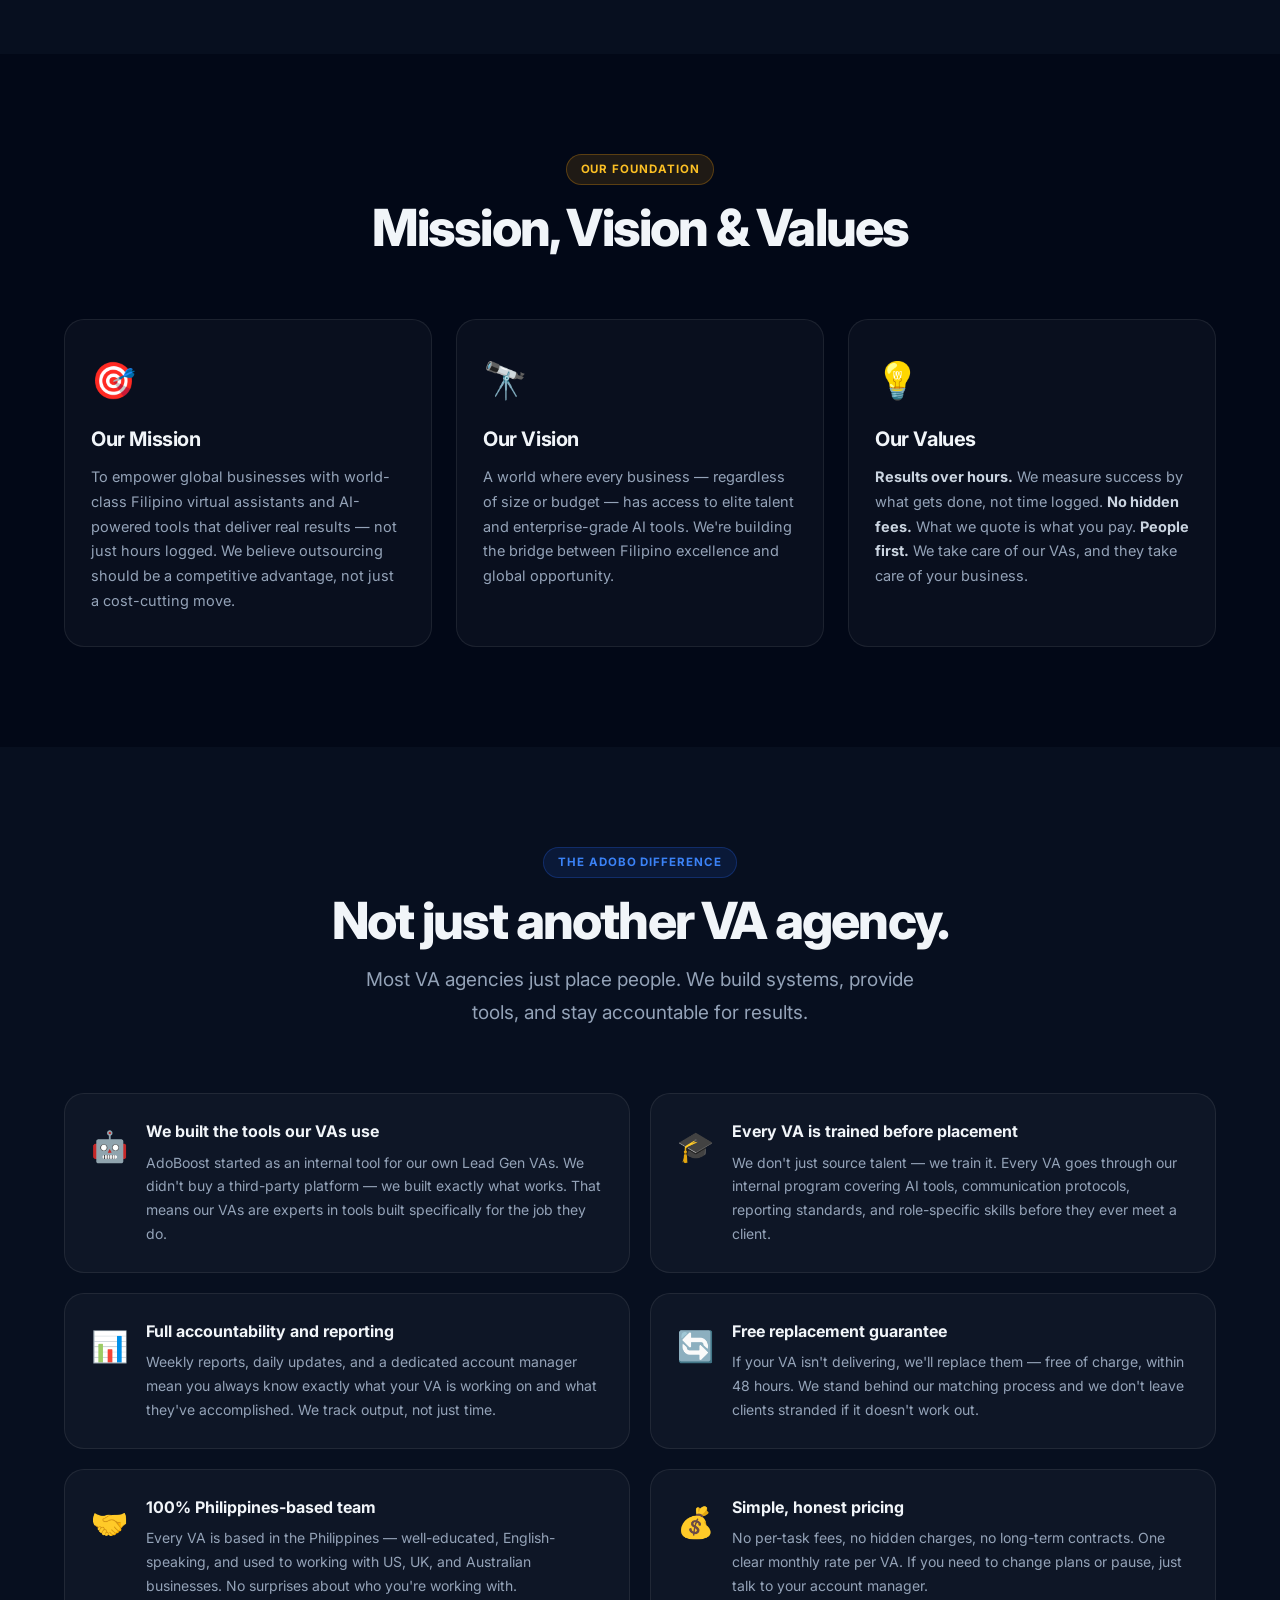
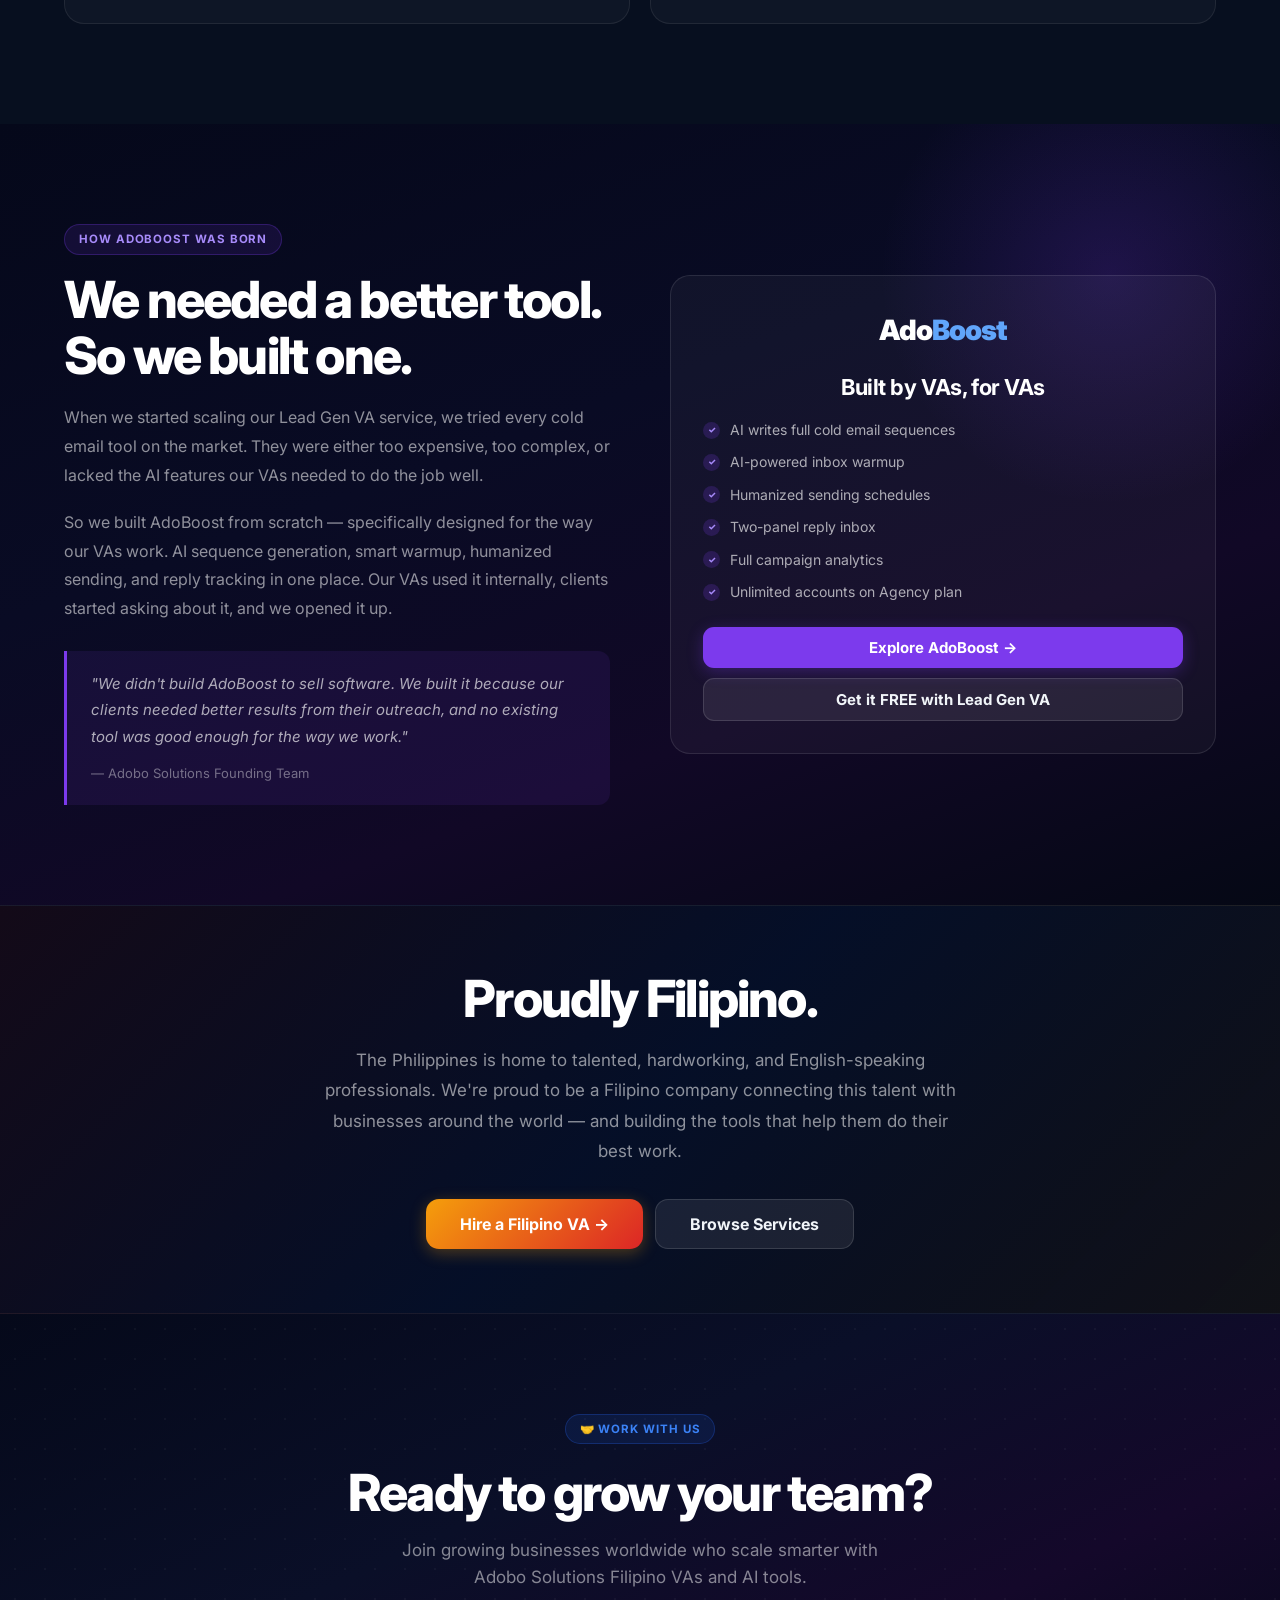
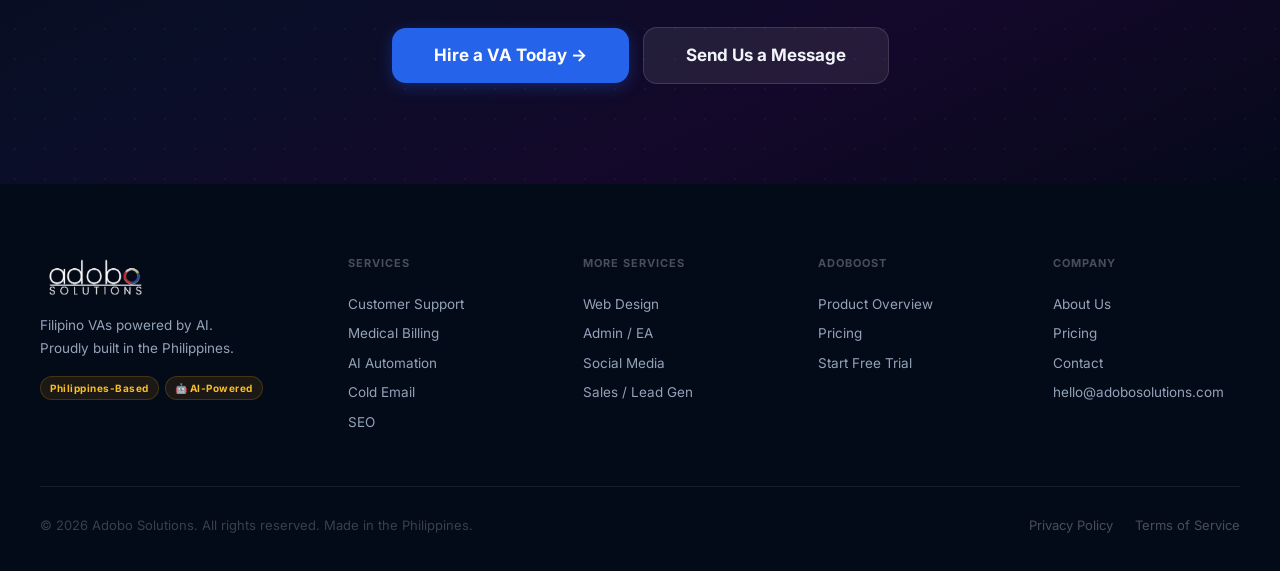
==== commit 1565412b: "Logo: white transparent PNG, remove white box from nav and footer - Create logo-white.png: transpare" ====
--- a/about.html
+++ b/about.html
@@ -1,4 +1,4 @@
-<!DOCTYPE html>
+﻿<!DOCTYPE html>
 <html lang="en">
 <head>
   <meta charset="UTF-8">
@@ -107,7 +107,7 @@
 <!-- NAV -->
 <nav id="nav">
   <div class="nav-inner">
-    <a href="index.html" class="nav-logo"><img src="assets/logo.jpg" alt="Adobo Solutions"></a>
+    <a href="index.html" class="nav-logo"><img src="assets/logo-white.png" alt="Adobo Solutions"></a>
     <div class="nav-links">
       <a href="services.html">Services</a>
       <a href="adoboost.html">AdoBoost</a>
@@ -174,7 +174,7 @@
       <div class="story-right reveal delay-2">
         <div class="company-card">
           <div class="cc-logo-wrap">
-            <img src="assets/logo.jpg" alt="Adobo Solutions" class="cc-logo">
+            <img src="assets/logo-white.png" alt="Adobo Solutions" class="cc-logo">
           </div>
           <div class="cc-tagline">Filipino VAs. Powered by AI.</div>
           <div class="cc-divider"></div>
@@ -339,7 +339,7 @@
 <footer id="footer">
   <div class="footer-inner">
     <div class="footer-top">
-      <div class="f-brand"><div class="f-brand-logo"><img src="assets/logo.jpg" alt="Adobo Solutions"></div><p>Filipino VAs powered by AI. Proudly built in the Philippines.</p><div class="f-brand-badges"><span class="f-badge">Philippines-Based</span><span class="f-badge">🤖 AI-Powered</span></div></div>
+      <div class="f-brand"><div class="f-brand-logo"><img src="assets/logo-white.png" alt="Adobo Solutions"></div><p>Filipino VAs powered by AI. Proudly built in the Philippines.</p><div class="f-brand-badges"><span class="f-badge">Philippines-Based</span><span class="f-badge">🤖 AI-Powered</span></div></div>
       <div class="f-col"><h4>Services</h4><a href="services.html#customer-support">Customer Support</a><a href="services.html#medical-billing">Medical Billing</a><a href="services.html#ai-automation">AI Automation</a><a href="services.html#cold-email">Cold Email</a><a href="services.html#seo">SEO</a></div>
       <div class="f-col"><h4>More Services</h4><a href="services.html#web-design">Web Design</a><a href="services.html#admin-ea">Admin / EA</a><a href="services.html#social-media">Social Media</a><a href="services.html#sales-lead-gen">Sales / Lead Gen</a></div>
       <div class="f-col"><h4>AdoBoost</h4><a href="adoboost.html">Product Overview</a><a href="pricing.html#adoboost">Pricing</a><a href="https://app.adobosolutions.com/register">Start Free Trial</a></div>
--- a/css/main.css
+++ b/css/main.css
@@ -2,7 +2,7 @@
    ADOBO SOLUTIONS — SHARED STYLESHEET
    ============================================= */
 
-@import url('https://fonts.googleapis.com/css2?family=Inter:wght@300;400;500;600;700;800;900&display=swap');
+@import url('https://fonts.googleapis.com/css2?family=Inter:wght@400;600;700;800;900&display=swap');
 
 :root {
   --navy:      #020817;
@@ -117,8 +117,7 @@
 .btn-purple:hover { background: #6d28d9; transform: translateY(-1px); }
 
 .btn-glass {
-  background: var(--glass-2); color: var(--text); border: 1.5px solid var(--border-2);
-  backdrop-filter: blur(8px);
+  background: rgba(255,255,255,0.08); color: var(--text); border: 1.5px solid var(--border-2);
 }
 .btn-glass:hover { background: rgba(255,255,255,0.12); border-color: rgba(255,255,255,0.25); }
 
@@ -139,11 +138,9 @@
 
 /* ── GLASS CARD ── */
 .glass-card {
-  background: var(--glass);
+  background: rgba(255,255,255,0.05);
   border: 1px solid var(--border);
   border-radius: var(--r-lg);
-  backdrop-filter: blur(12px);
-  -webkit-backdrop-filter: blur(12px);
   transition: background 0.22s, border-color 0.22s, transform 0.22s, box-shadow 0.22s;
 }
 .glass-card:hover {
@@ -189,9 +186,6 @@
 }
 .nav-logo img {
   height: 38px; width: auto;
-  background: #fff;
-  border-radius: 7px;
-  padding: 3px 8px;
 }
 .nav-links { display: flex; align-items: center; gap: 2px; flex: 1; }
 .nav-links a {
@@ -276,7 +270,7 @@
   border-bottom: 1px solid var(--border);
 }
 .f-brand-logo { margin-bottom: 16px; }
-.f-brand-logo img { height: 42px; background: #fff; border-radius: 8px; padding: 4px 10px; }
+.f-brand-logo img { height: 42px; }
 .f-brand p { font-size: 13.5px; color: var(--text-3); line-height: 1.7; max-width: 220px; margin-top: 12px; }
 .f-brand-badges { display: flex; gap: 6px; flex-wrap: wrap; margin-top: 16px; }
 .f-badge {
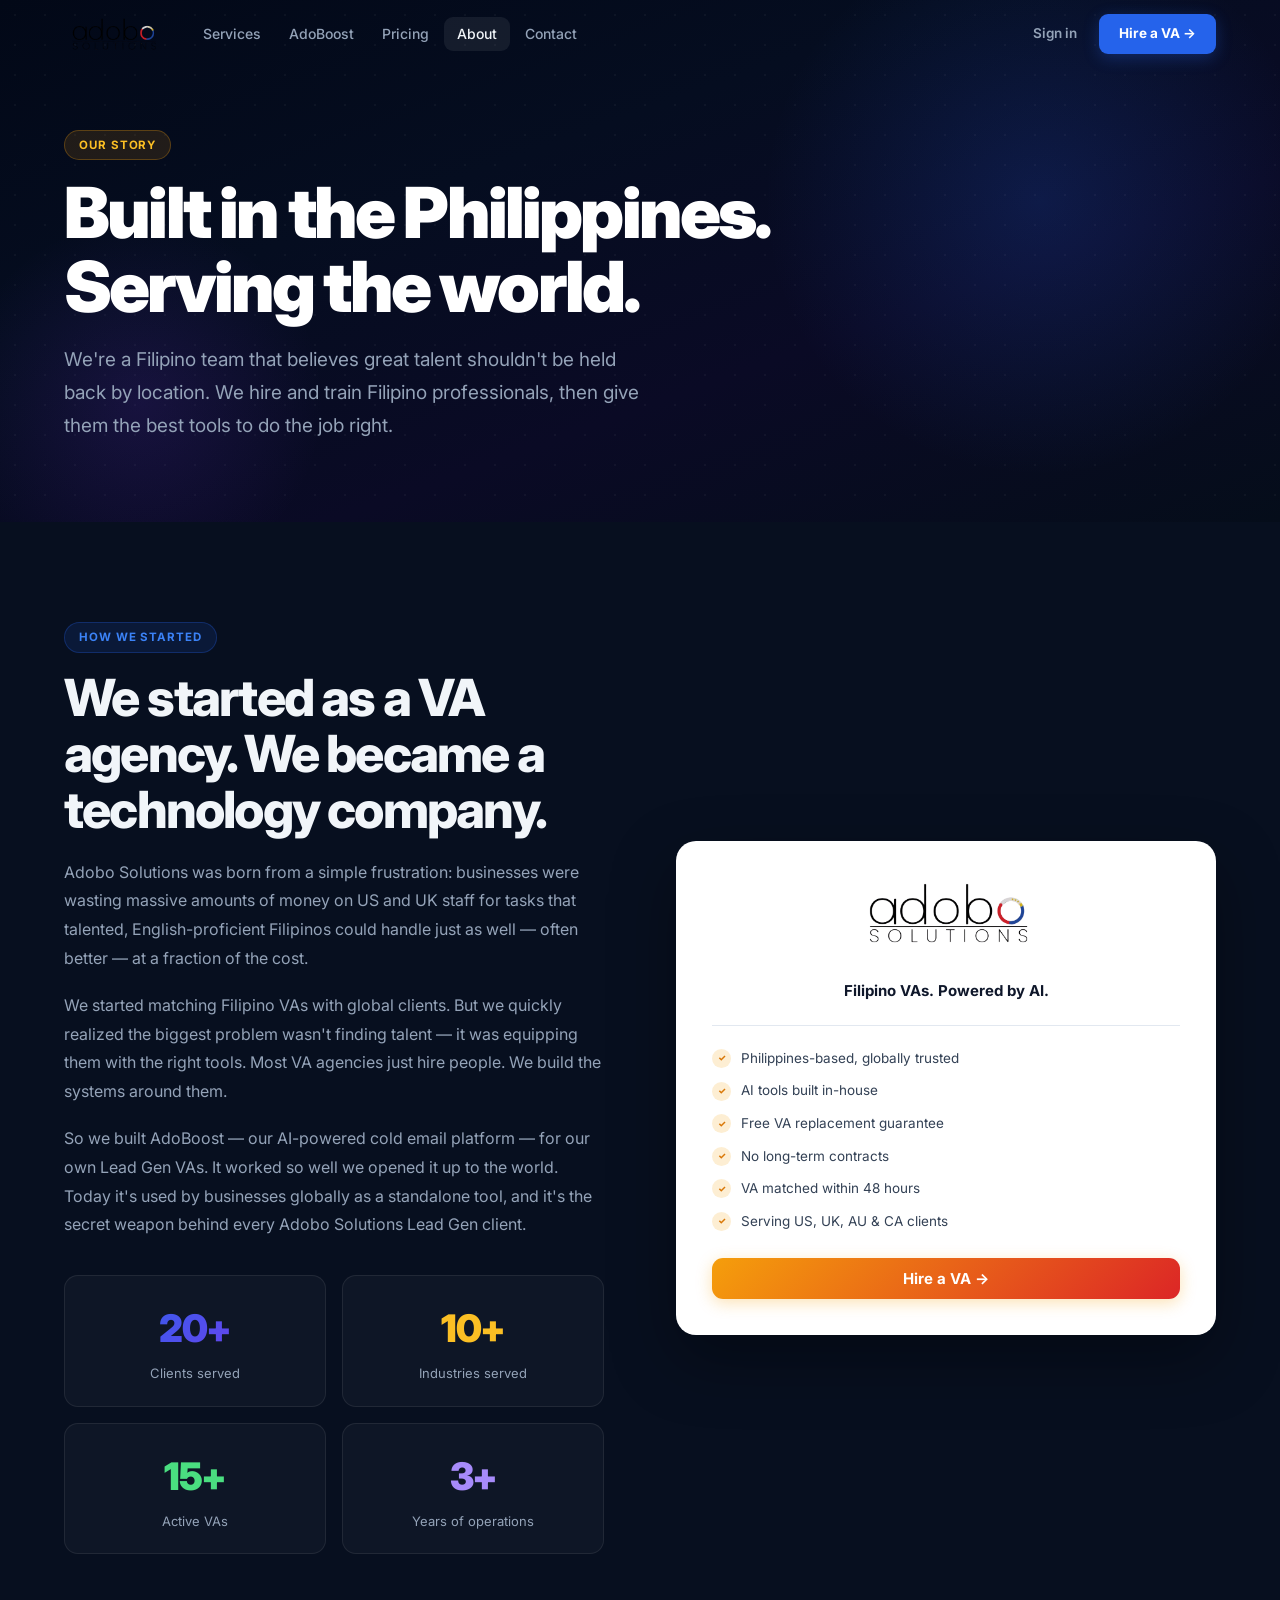
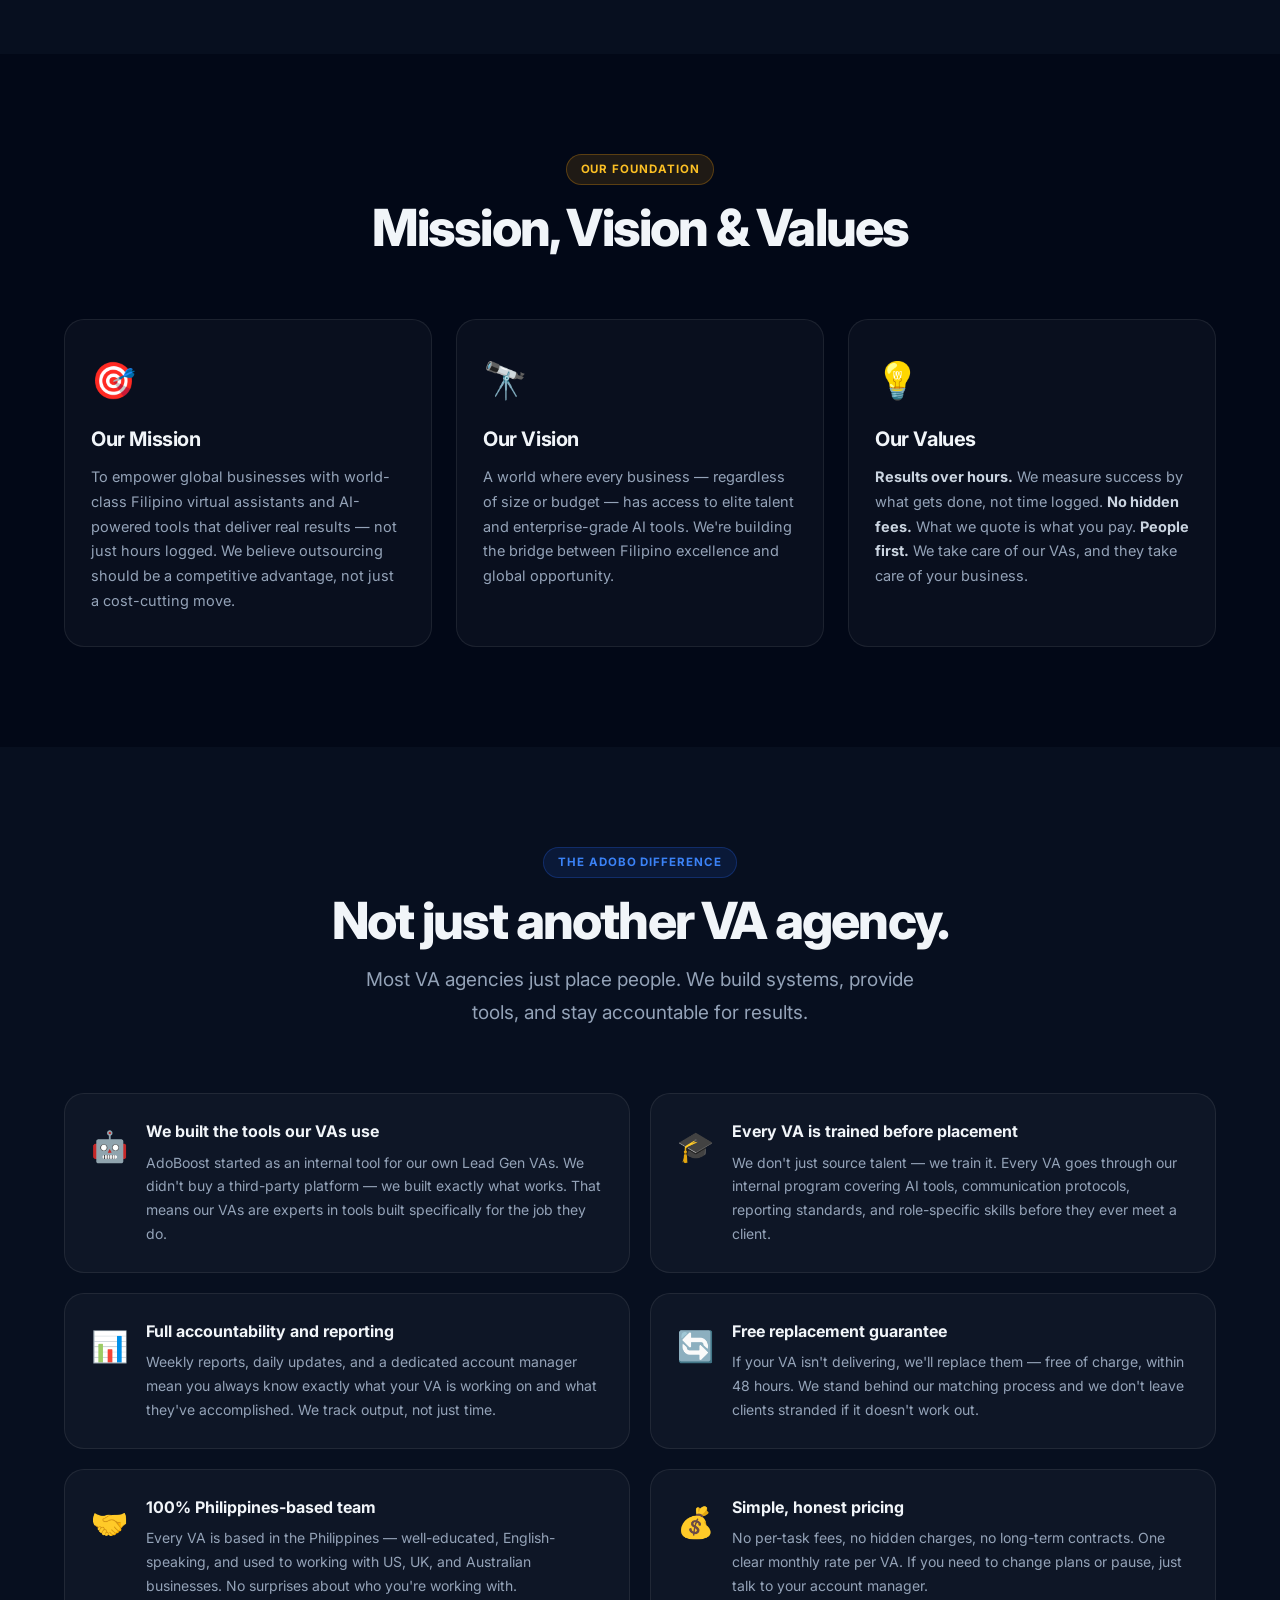
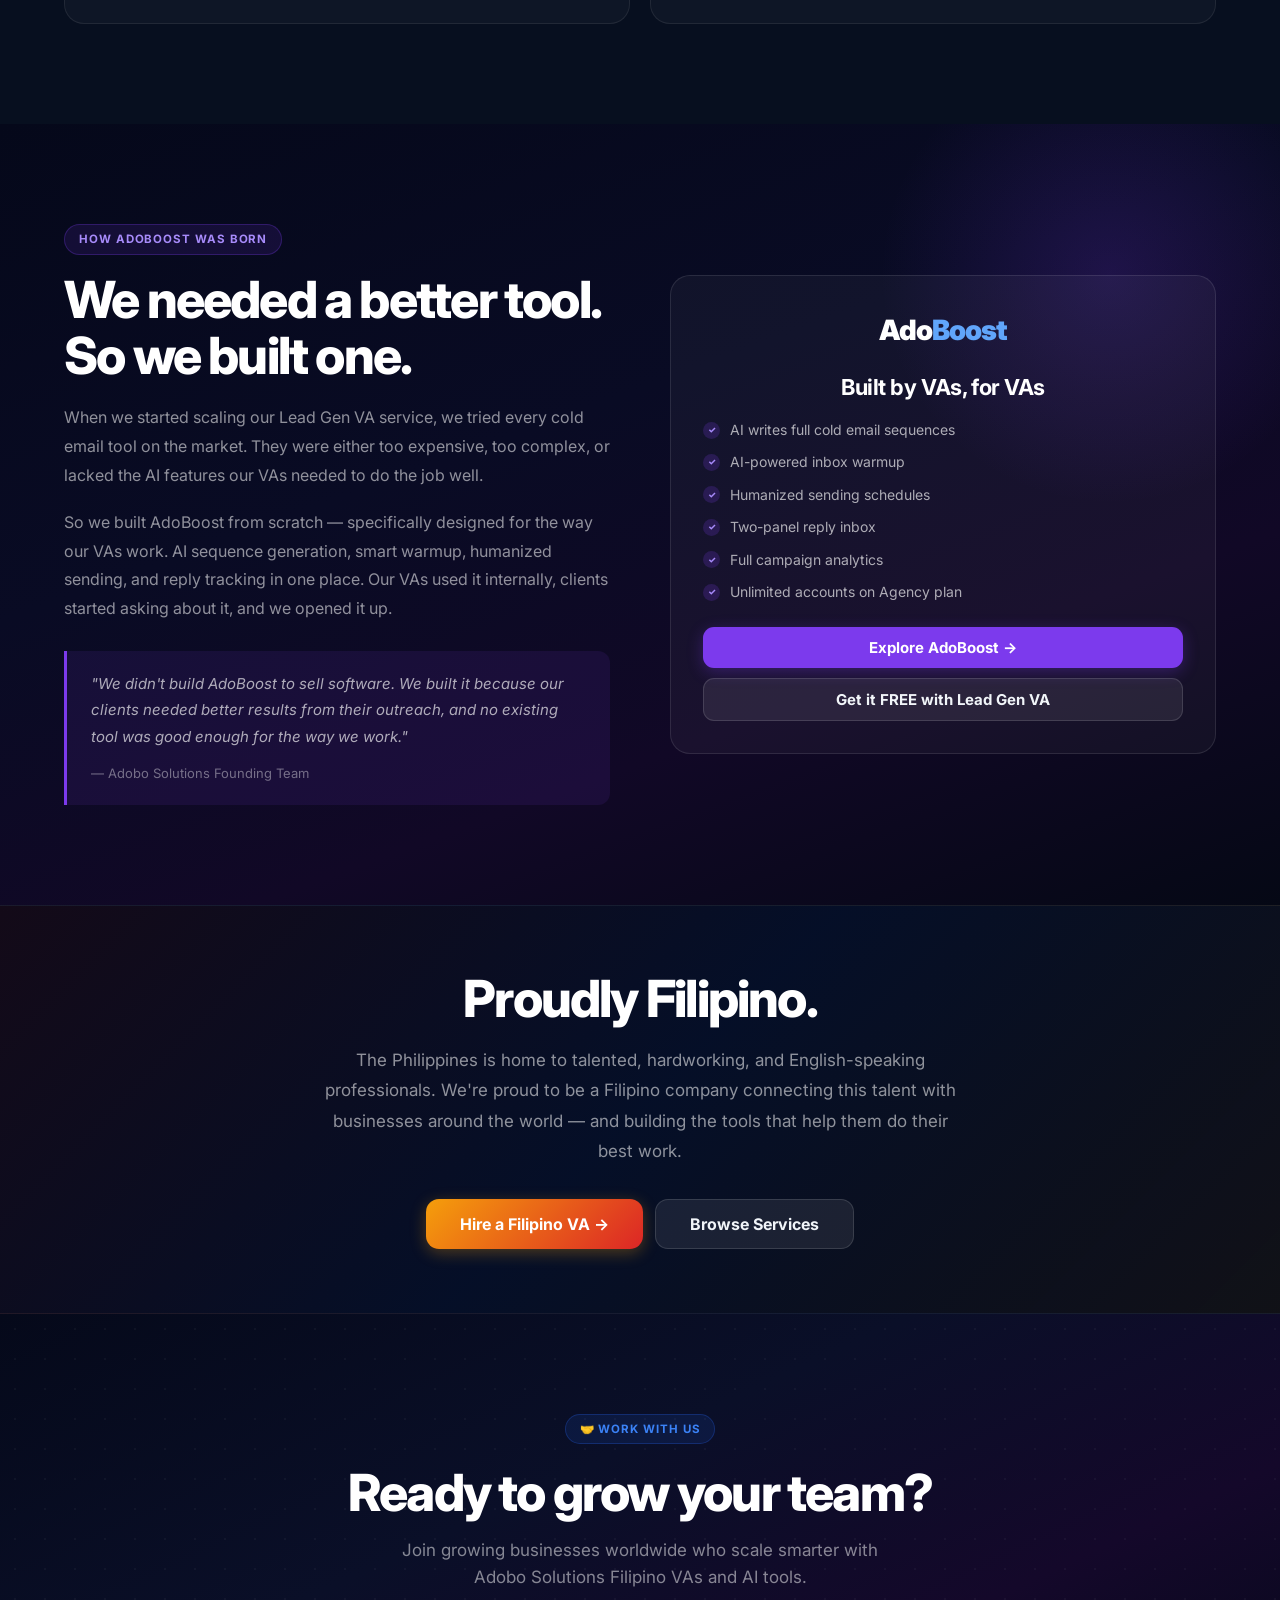
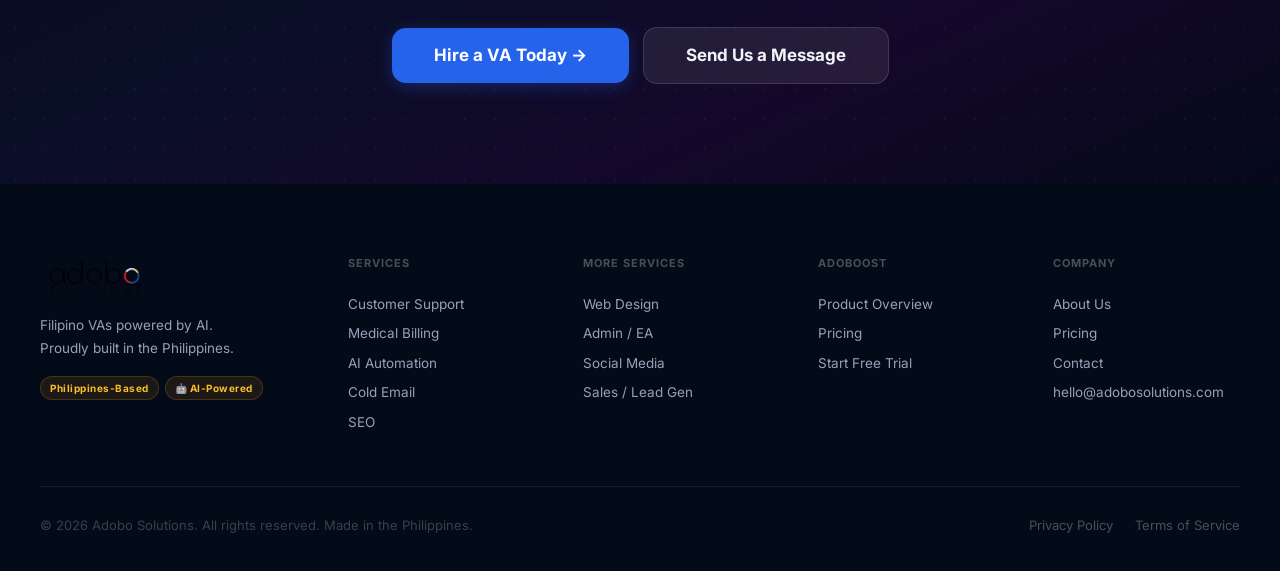
==== commit 97d5ffbb: "Logo: use transparent_logo.png across all 6 pages Replace faded logo-white.png with user-supplied tr" ====
--- a/about.html
+++ b/about.html
@@ -107,7 +107,7 @@
 <!-- NAV -->
 <nav id="nav">
   <div class="nav-inner">
-    <a href="index.html" class="nav-logo"><img src="assets/logo-white.png" alt="Adobo Solutions"></a>
+    <a href="index.html" class="nav-logo"><img src="assets/transparent_logo.png" alt="Adobo Solutions"></a>
     <div class="nav-links">
       <a href="services.html">Services</a>
       <a href="adoboost.html">AdoBoost</a>
@@ -174,7 +174,7 @@
       <div class="story-right reveal delay-2">
         <div class="company-card">
           <div class="cc-logo-wrap">
-            <img src="assets/logo-white.png" alt="Adobo Solutions" class="cc-logo">
+            <img src="assets/transparent_logo.png" alt="Adobo Solutions" class="cc-logo">
           </div>
           <div class="cc-tagline">Filipino VAs. Powered by AI.</div>
           <div class="cc-divider"></div>
@@ -339,7 +339,7 @@
 <footer id="footer">
   <div class="footer-inner">
     <div class="footer-top">
-      <div class="f-brand"><div class="f-brand-logo"><img src="assets/logo-white.png" alt="Adobo Solutions"></div><p>Filipino VAs powered by AI. Proudly built in the Philippines.</p><div class="f-brand-badges"><span class="f-badge">Philippines-Based</span><span class="f-badge">🤖 AI-Powered</span></div></div>
+      <div class="f-brand"><div class="f-brand-logo"><img src="assets/transparent_logo.png" alt="Adobo Solutions"></div><p>Filipino VAs powered by AI. Proudly built in the Philippines.</p><div class="f-brand-badges"><span class="f-badge">Philippines-Based</span><span class="f-badge">🤖 AI-Powered</span></div></div>
       <div class="f-col"><h4>Services</h4><a href="services.html#customer-support">Customer Support</a><a href="services.html#medical-billing">Medical Billing</a><a href="services.html#ai-automation">AI Automation</a><a href="services.html#cold-email">Cold Email</a><a href="services.html#seo">SEO</a></div>
       <div class="f-col"><h4>More Services</h4><a href="services.html#web-design">Web Design</a><a href="services.html#admin-ea">Admin / EA</a><a href="services.html#social-media">Social Media</a><a href="services.html#sales-lead-gen">Sales / Lead Gen</a></div>
       <div class="f-col"><h4>AdoBoost</h4><a href="adoboost.html">Product Overview</a><a href="pricing.html#adoboost">Pricing</a><a href="https://app.adobosolutions.com/register">Start Free Trial</a></div>
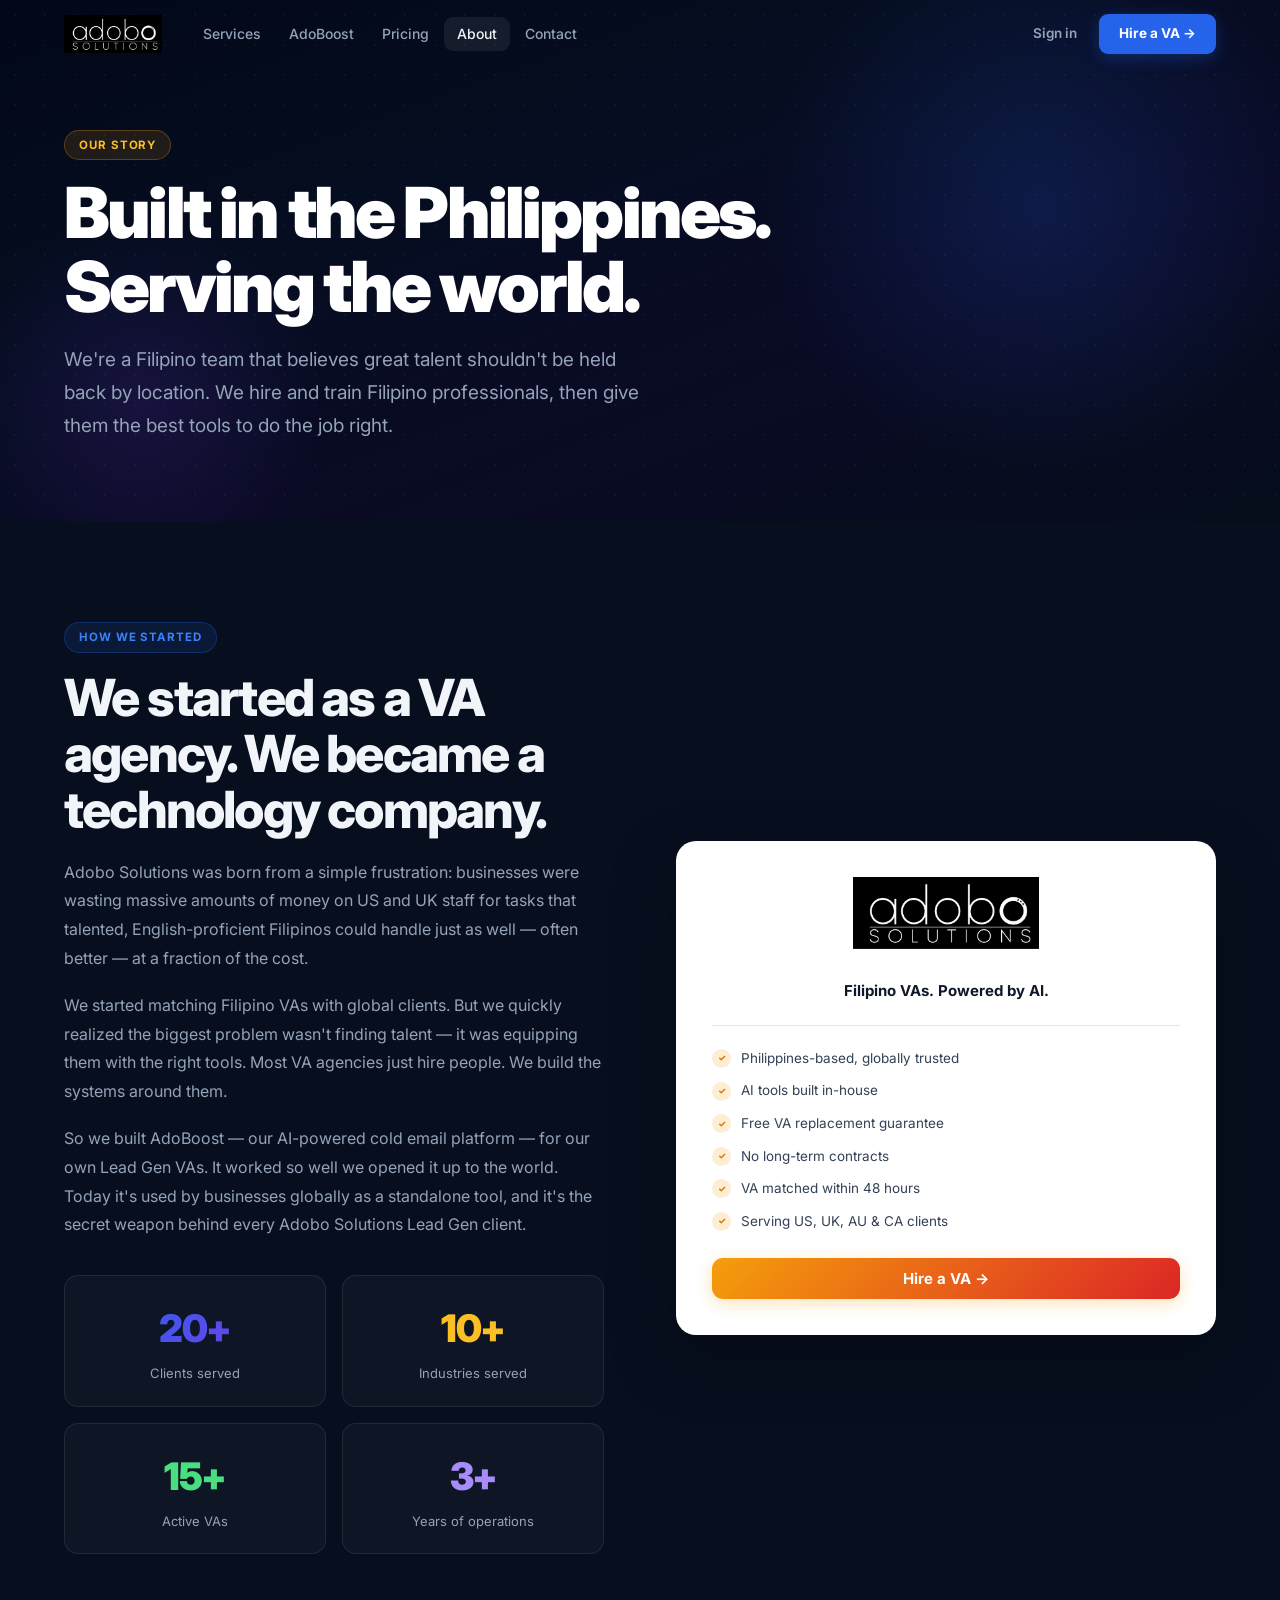
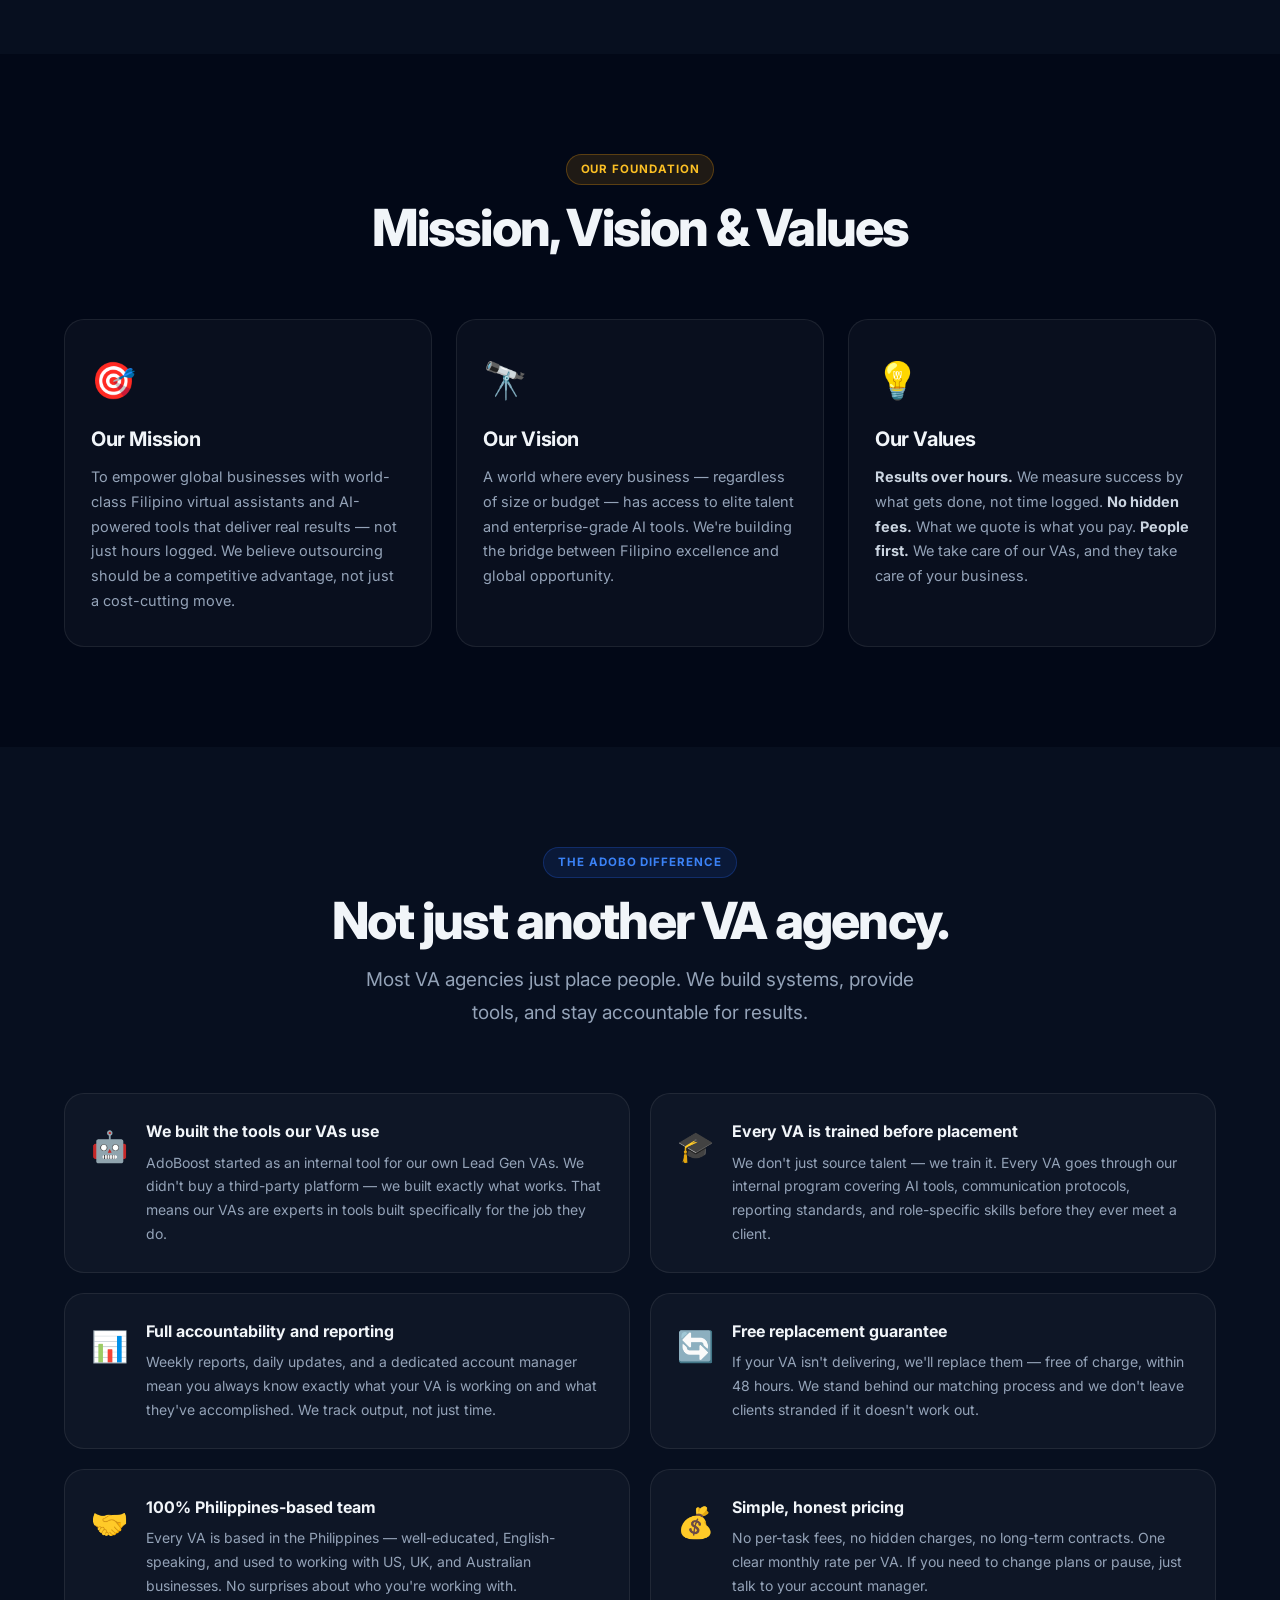
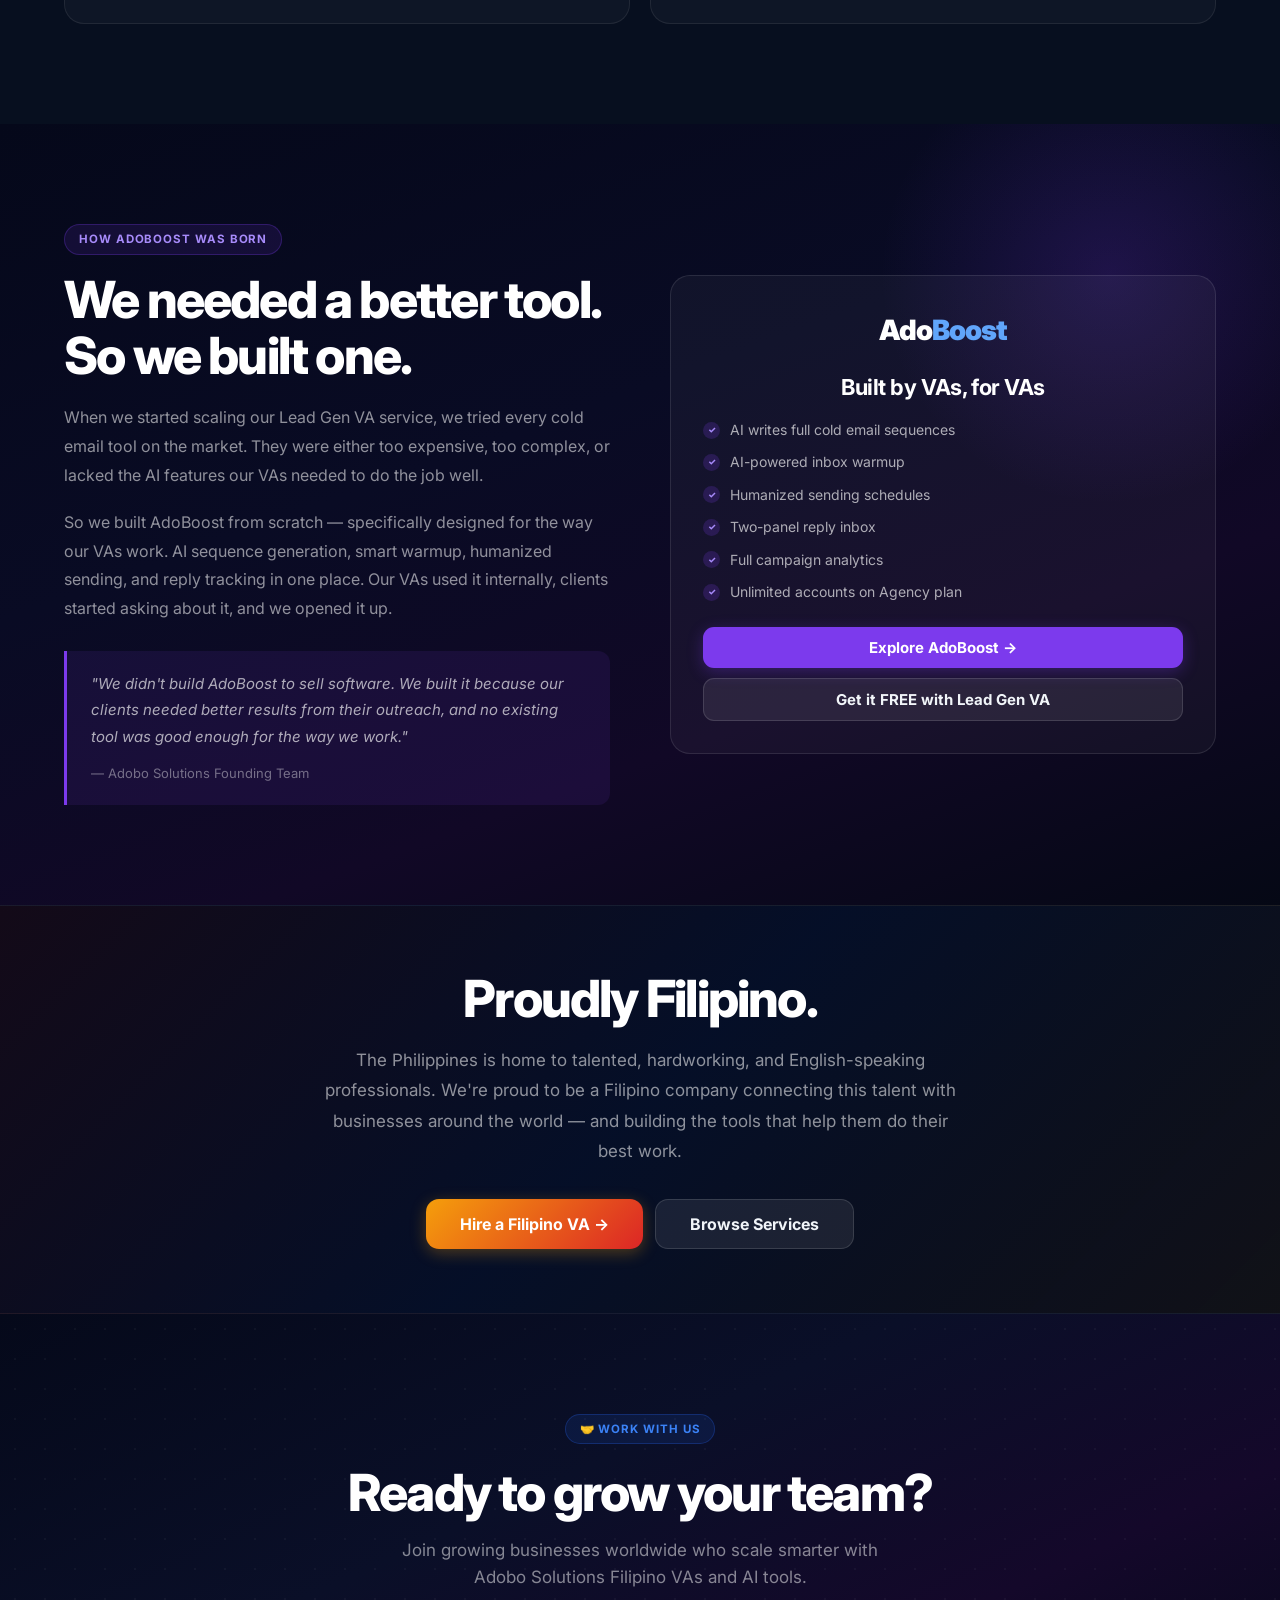
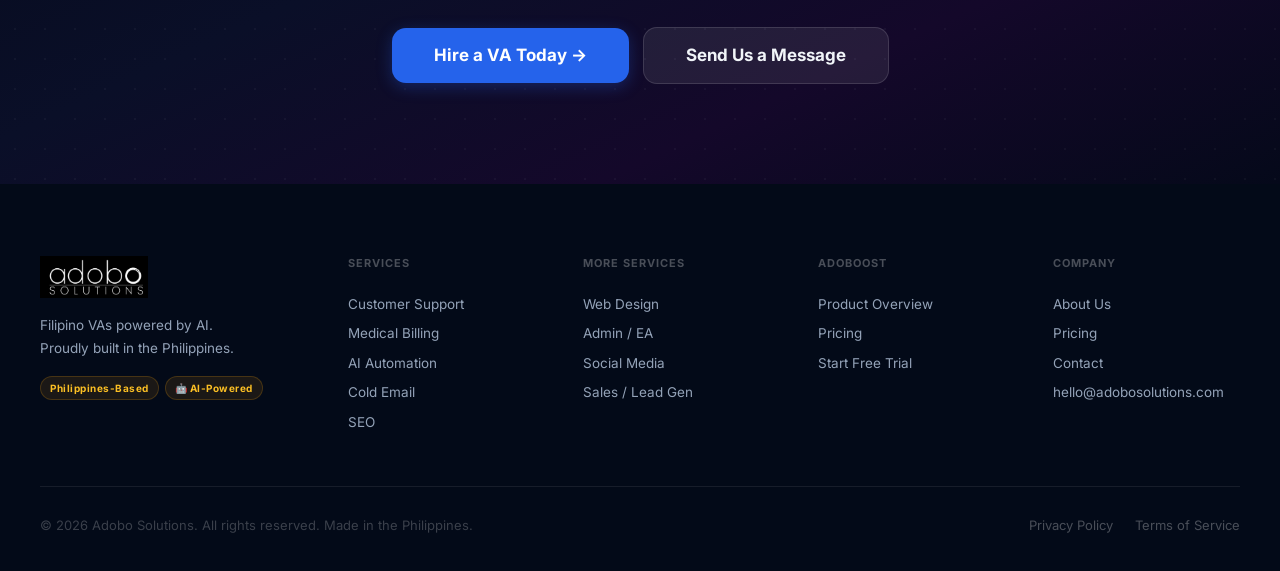
==== commit c2438421: "Logo: switch to ADB2 Tranparent.png across all 6 pages Co-Authored-By: Claude Sonnet 4.6 <noreply@an" ====
--- a/about.html
+++ b/about.html
@@ -107,7 +107,7 @@
 <!-- NAV -->
 <nav id="nav">
   <div class="nav-inner">
-    <a href="index.html" class="nav-logo"><img src="assets/transparent_logo.png" alt="Adobo Solutions"></a>
+    <a href="index.html" class="nav-logo"><img src="assets/ADB2%20Tranparent.png" alt="Adobo Solutions"></a>
     <div class="nav-links">
       <a href="services.html">Services</a>
       <a href="adoboost.html">AdoBoost</a>
@@ -174,7 +174,7 @@
       <div class="story-right reveal delay-2">
         <div class="company-card">
           <div class="cc-logo-wrap">
-            <img src="assets/transparent_logo.png" alt="Adobo Solutions" class="cc-logo">
+            <img src="assets/ADB2%20Tranparent.png" alt="Adobo Solutions" class="cc-logo">
           </div>
           <div class="cc-tagline">Filipino VAs. Powered by AI.</div>
           <div class="cc-divider"></div>
@@ -339,7 +339,7 @@
 <footer id="footer">
   <div class="footer-inner">
     <div class="footer-top">
-      <div class="f-brand"><div class="f-brand-logo"><img src="assets/transparent_logo.png" alt="Adobo Solutions"></div><p>Filipino VAs powered by AI. Proudly built in the Philippines.</p><div class="f-brand-badges"><span class="f-badge">Philippines-Based</span><span class="f-badge">🤖 AI-Powered</span></div></div>
+      <div class="f-brand"><div class="f-brand-logo"><img src="assets/ADB2%20Tranparent.png" alt="Adobo Solutions"></div><p>Filipino VAs powered by AI. Proudly built in the Philippines.</p><div class="f-brand-badges"><span class="f-badge">Philippines-Based</span><span class="f-badge">🤖 AI-Powered</span></div></div>
       <div class="f-col"><h4>Services</h4><a href="services.html#customer-support">Customer Support</a><a href="services.html#medical-billing">Medical Billing</a><a href="services.html#ai-automation">AI Automation</a><a href="services.html#cold-email">Cold Email</a><a href="services.html#seo">SEO</a></div>
       <div class="f-col"><h4>More Services</h4><a href="services.html#web-design">Web Design</a><a href="services.html#admin-ea">Admin / EA</a><a href="services.html#social-media">Social Media</a><a href="services.html#sales-lead-gen">Sales / Lead Gen</a></div>
       <div class="f-col"><h4>AdoBoost</h4><a href="adoboost.html">Product Overview</a><a href="pricing.html#adoboost">Pricing</a><a href="https://app.adobosolutions.com/register">Start Free Trial</a></div>
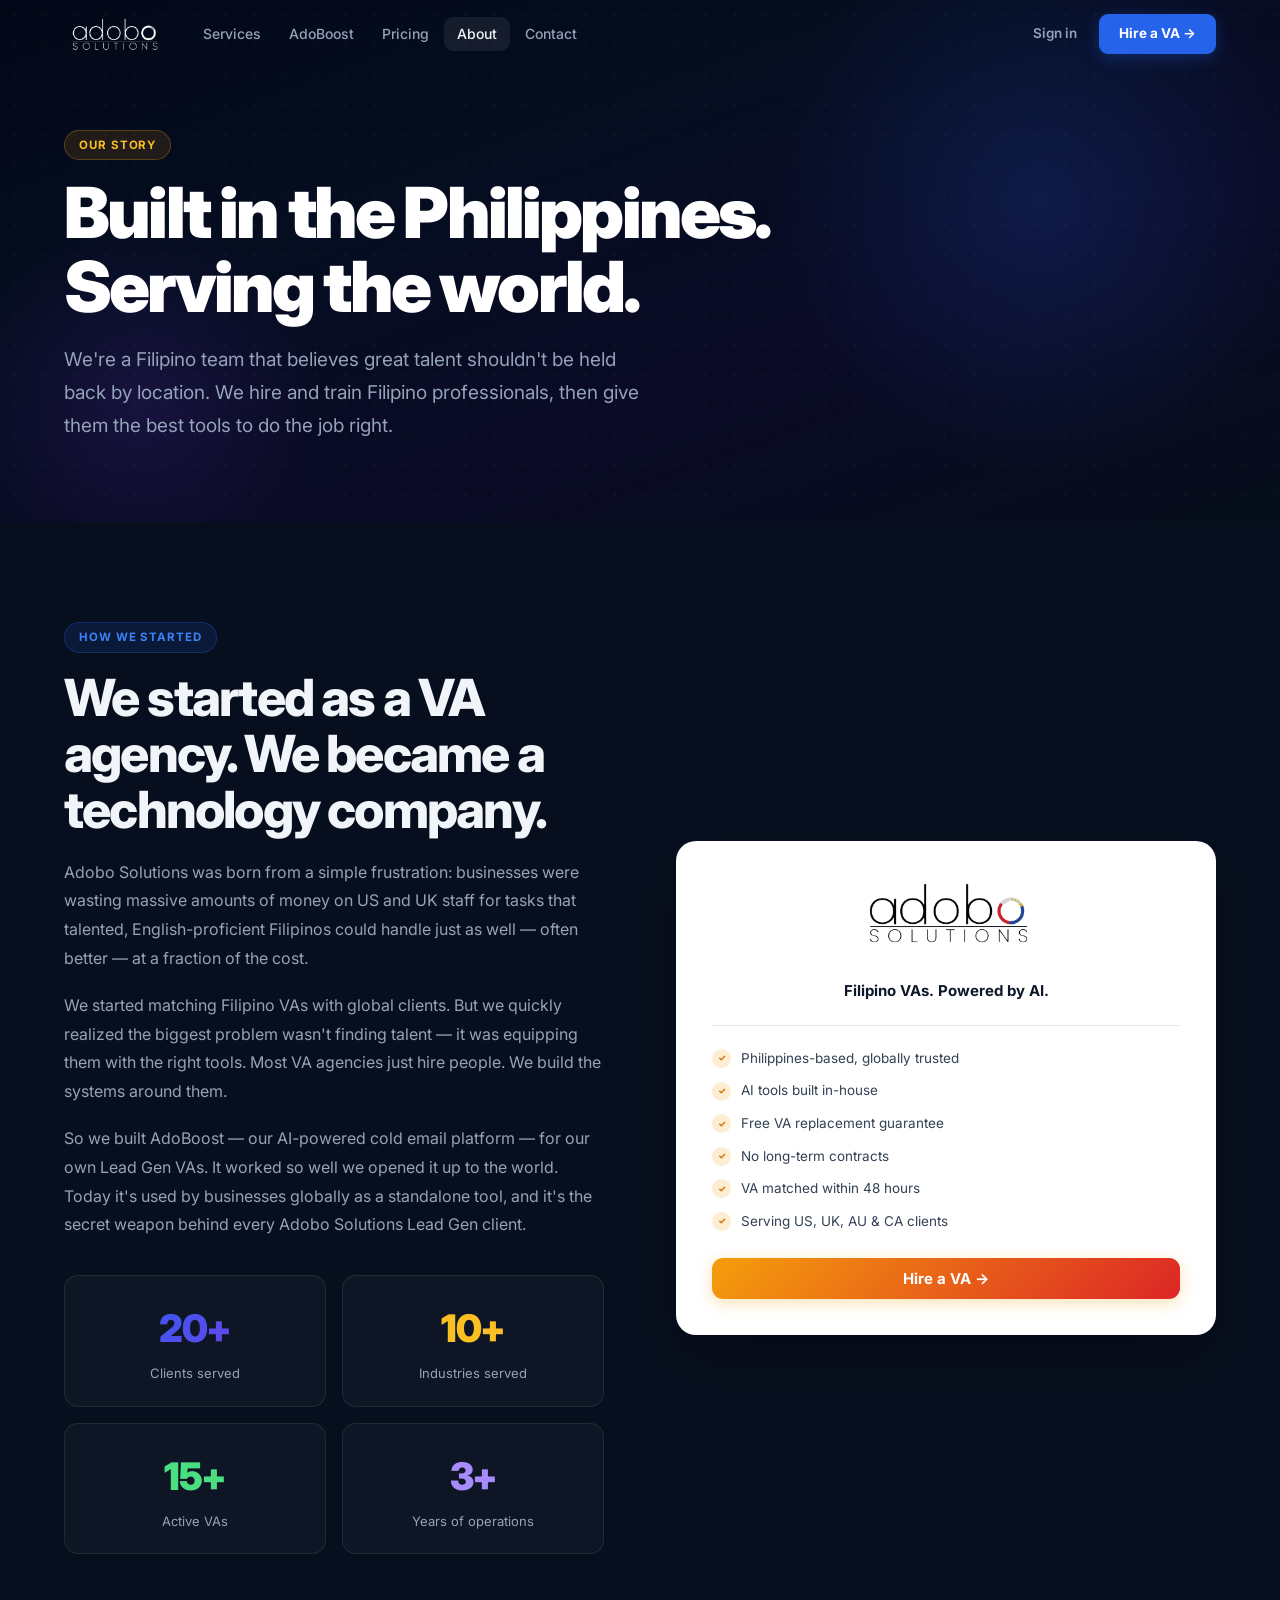
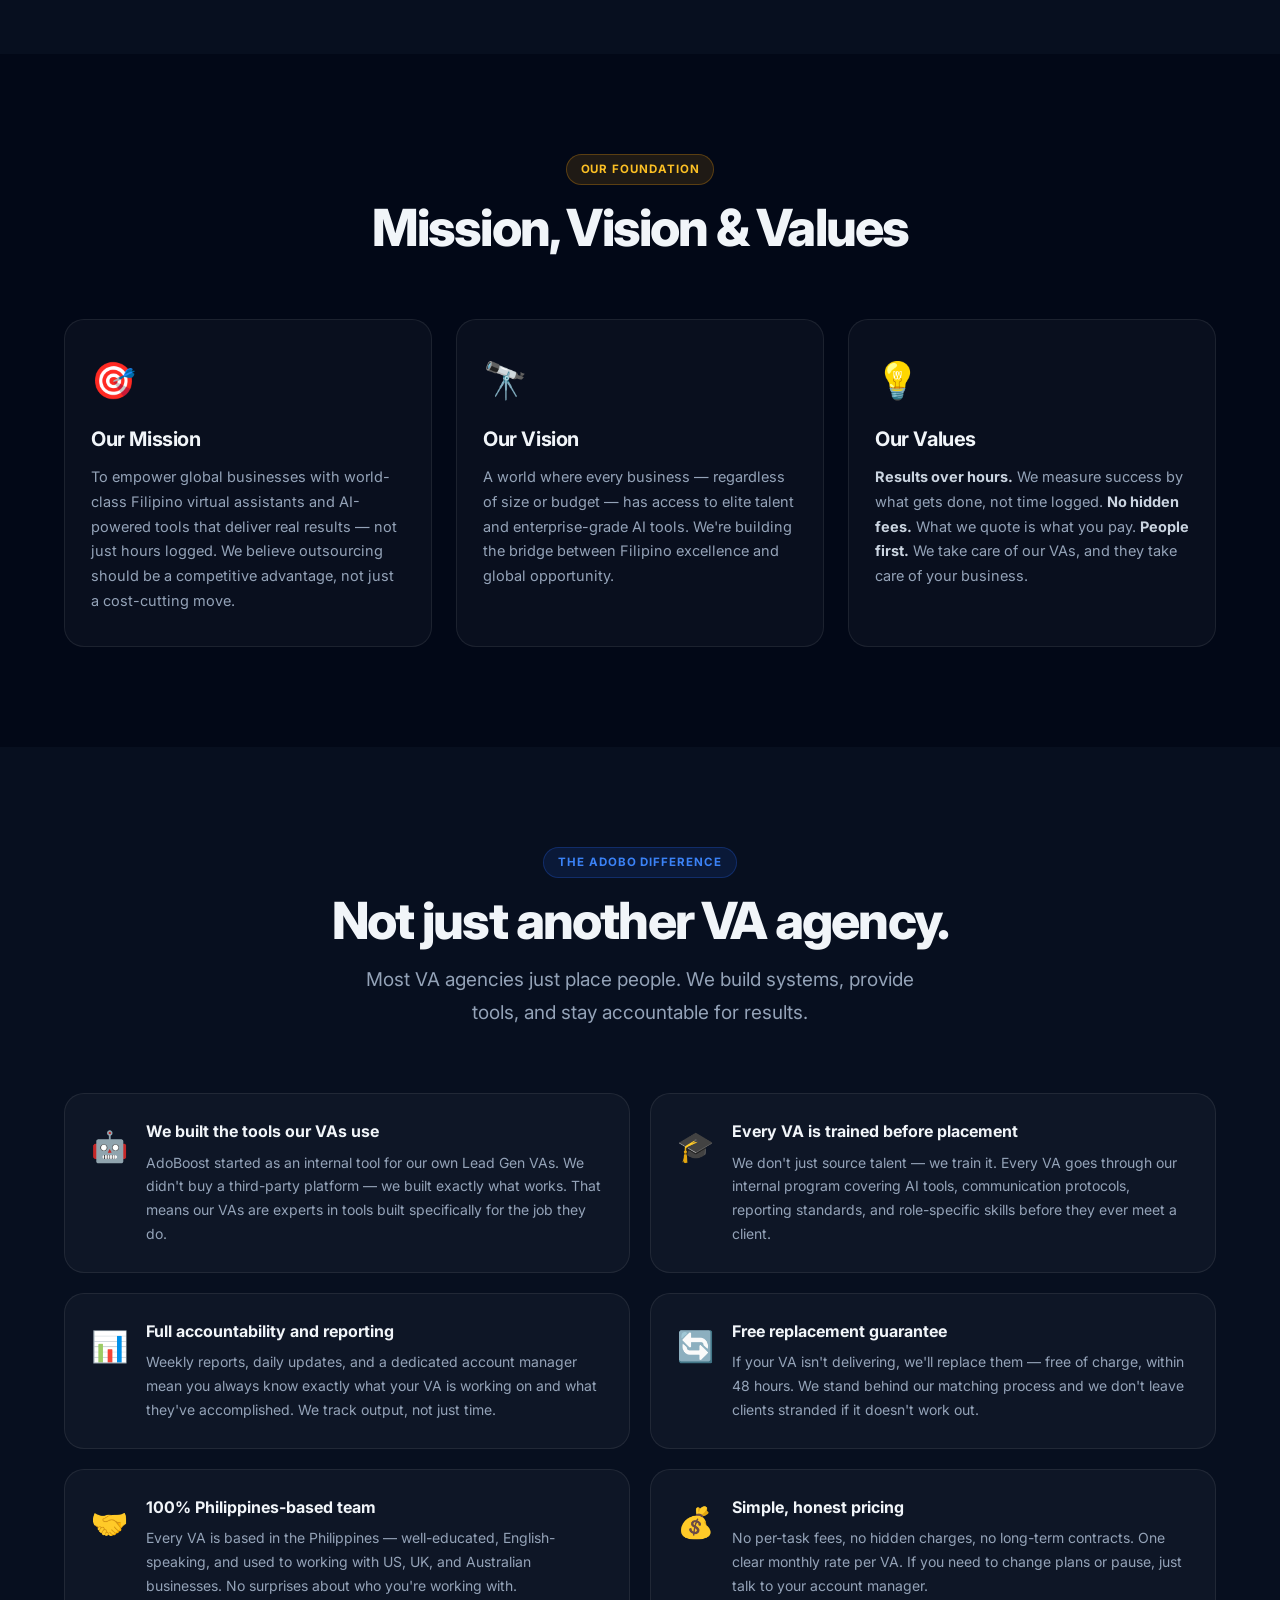
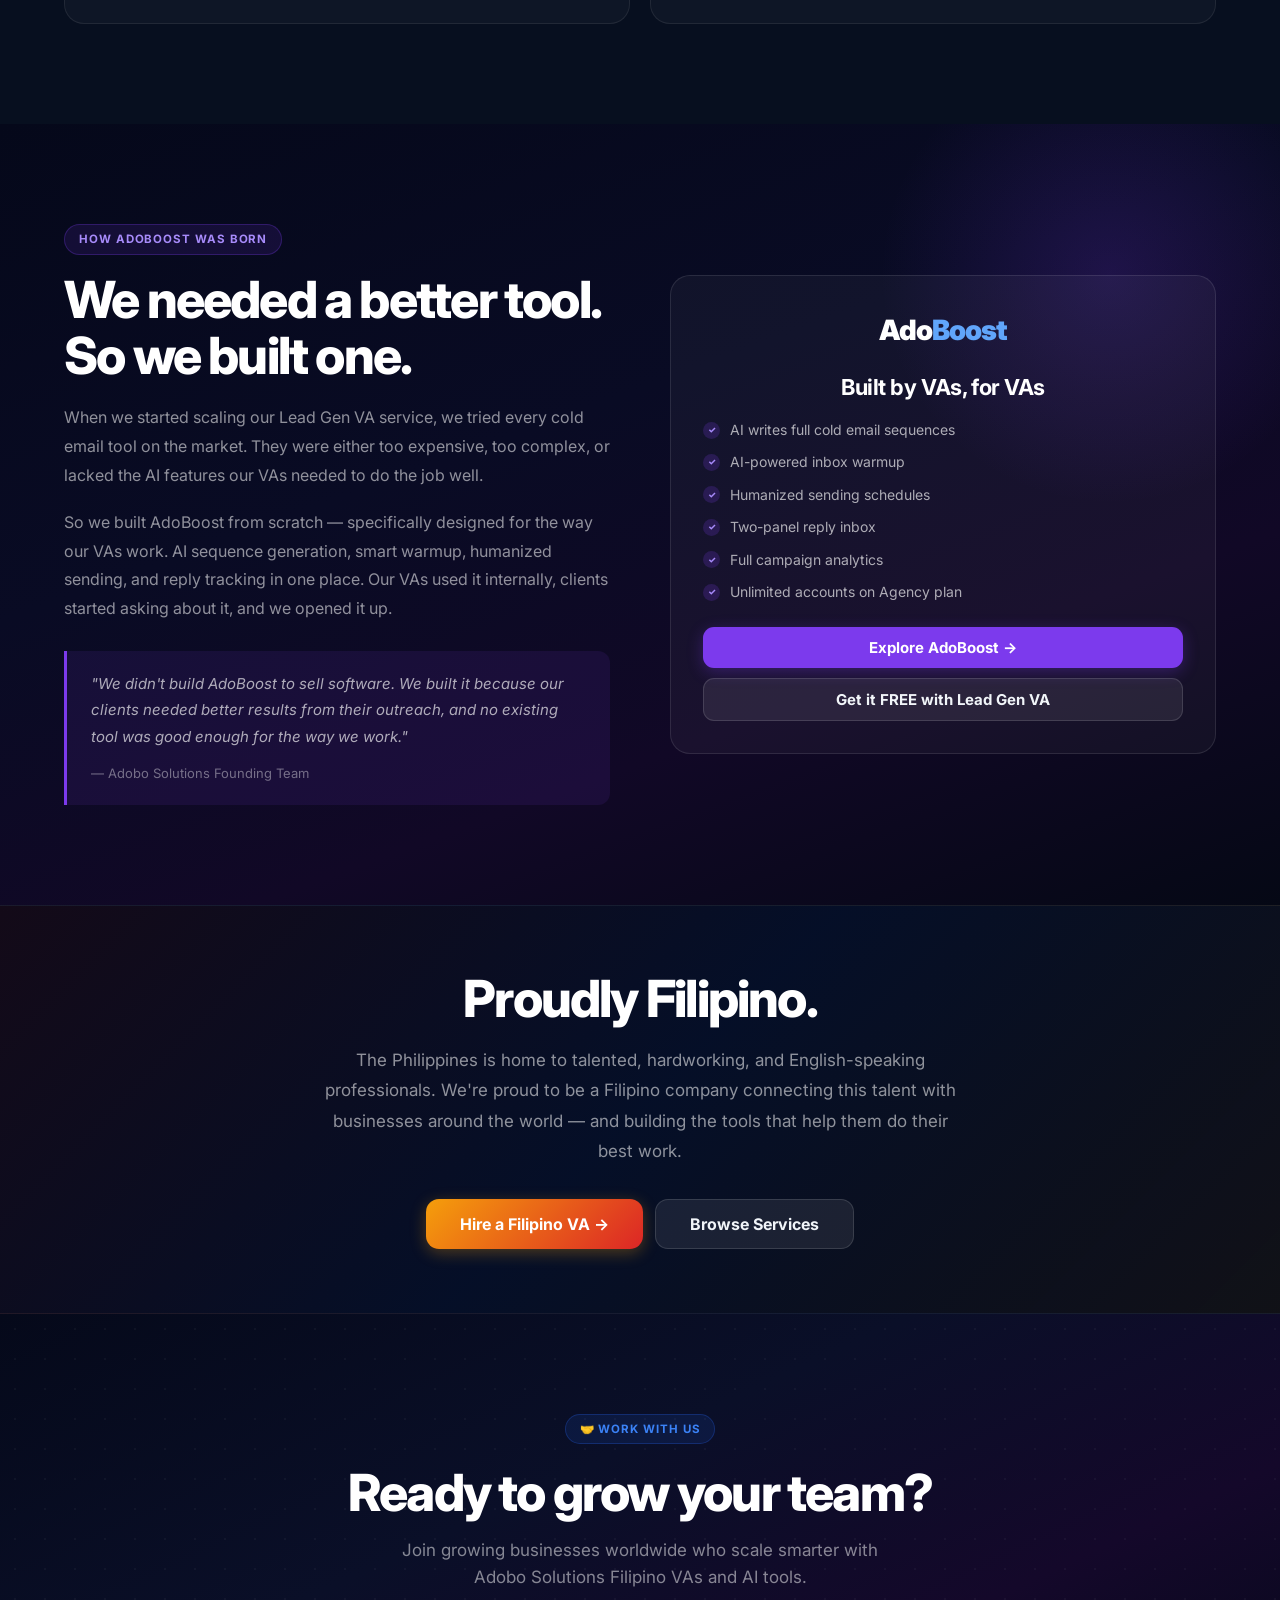
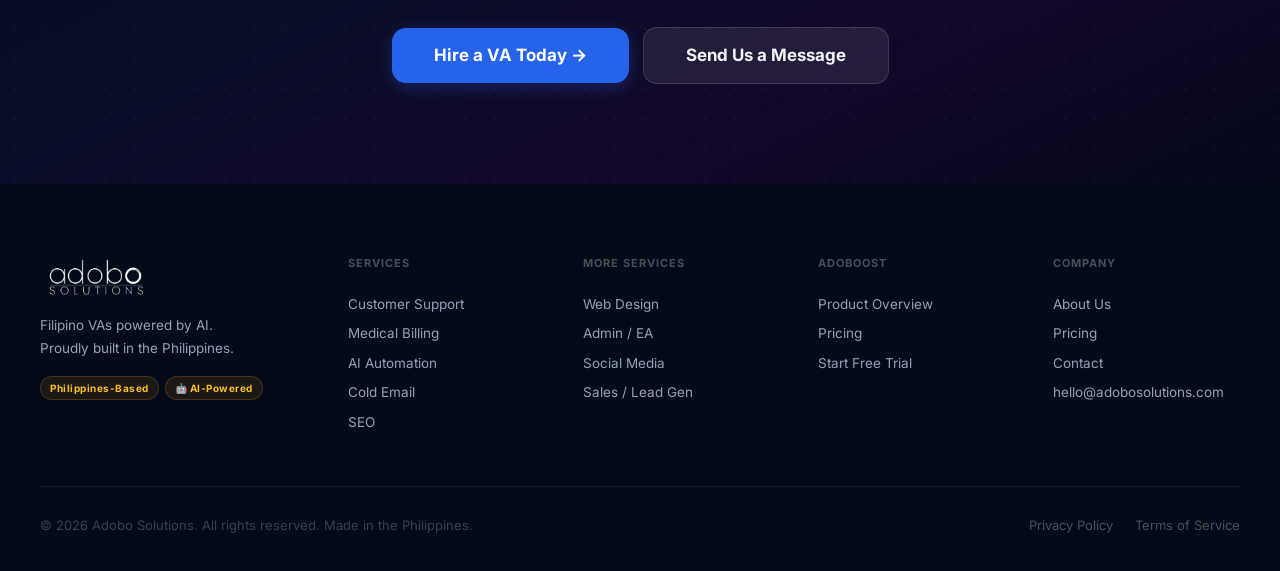
==== commit 1eaecfbb: "Logo: ADB2 Tranparent 2 for nav/footer, transparent_logo for about card - Nav + footer on all 6 page" ====
--- a/about.html
+++ b/about.html
@@ -107,7 +107,7 @@
 <!-- NAV -->
 <nav id="nav">
   <div class="nav-inner">
-    <a href="index.html" class="nav-logo"><img src="assets/ADB2%20Tranparent.png" alt="Adobo Solutions"></a>
+    <a href="index.html" class="nav-logo"><img src="assets/ADB2%20Tranparent%202.png" alt="Adobo Solutions"></a>
     <div class="nav-links">
       <a href="services.html">Services</a>
       <a href="adoboost.html">AdoBoost</a>
@@ -174,7 +174,7 @@
       <div class="story-right reveal delay-2">
         <div class="company-card">
           <div class="cc-logo-wrap">
-            <img src="assets/ADB2%20Tranparent.png" alt="Adobo Solutions" class="cc-logo">
+            <img src="assets/transparent_logo.png" alt="Adobo Solutions" class="cc-logo">
           </div>
           <div class="cc-tagline">Filipino VAs. Powered by AI.</div>
           <div class="cc-divider"></div>
@@ -339,7 +339,7 @@
 <footer id="footer">
   <div class="footer-inner">
     <div class="footer-top">
-      <div class="f-brand"><div class="f-brand-logo"><img src="assets/ADB2%20Tranparent.png" alt="Adobo Solutions"></div><p>Filipino VAs powered by AI. Proudly built in the Philippines.</p><div class="f-brand-badges"><span class="f-badge">Philippines-Based</span><span class="f-badge">🤖 AI-Powered</span></div></div>
+      <div class="f-brand"><div class="f-brand-logo"><img src="assets/ADB2%20Tranparent%202.png" alt="Adobo Solutions"></div><p>Filipino VAs powered by AI. Proudly built in the Philippines.</p><div class="f-brand-badges"><span class="f-badge">Philippines-Based</span><span class="f-badge">🤖 AI-Powered</span></div></div>
       <div class="f-col"><h4>Services</h4><a href="services.html#customer-support">Customer Support</a><a href="services.html#medical-billing">Medical Billing</a><a href="services.html#ai-automation">AI Automation</a><a href="services.html#cold-email">Cold Email</a><a href="services.html#seo">SEO</a></div>
       <div class="f-col"><h4>More Services</h4><a href="services.html#web-design">Web Design</a><a href="services.html#admin-ea">Admin / EA</a><a href="services.html#social-media">Social Media</a><a href="services.html#sales-lead-gen">Sales / Lead Gen</a></div>
       <div class="f-col"><h4>AdoBoost</h4><a href="adoboost.html">Product Overview</a><a href="pricing.html#adoboost">Pricing</a><a href="https://app.adobosolutions.com/register">Start Free Trial</a></div>
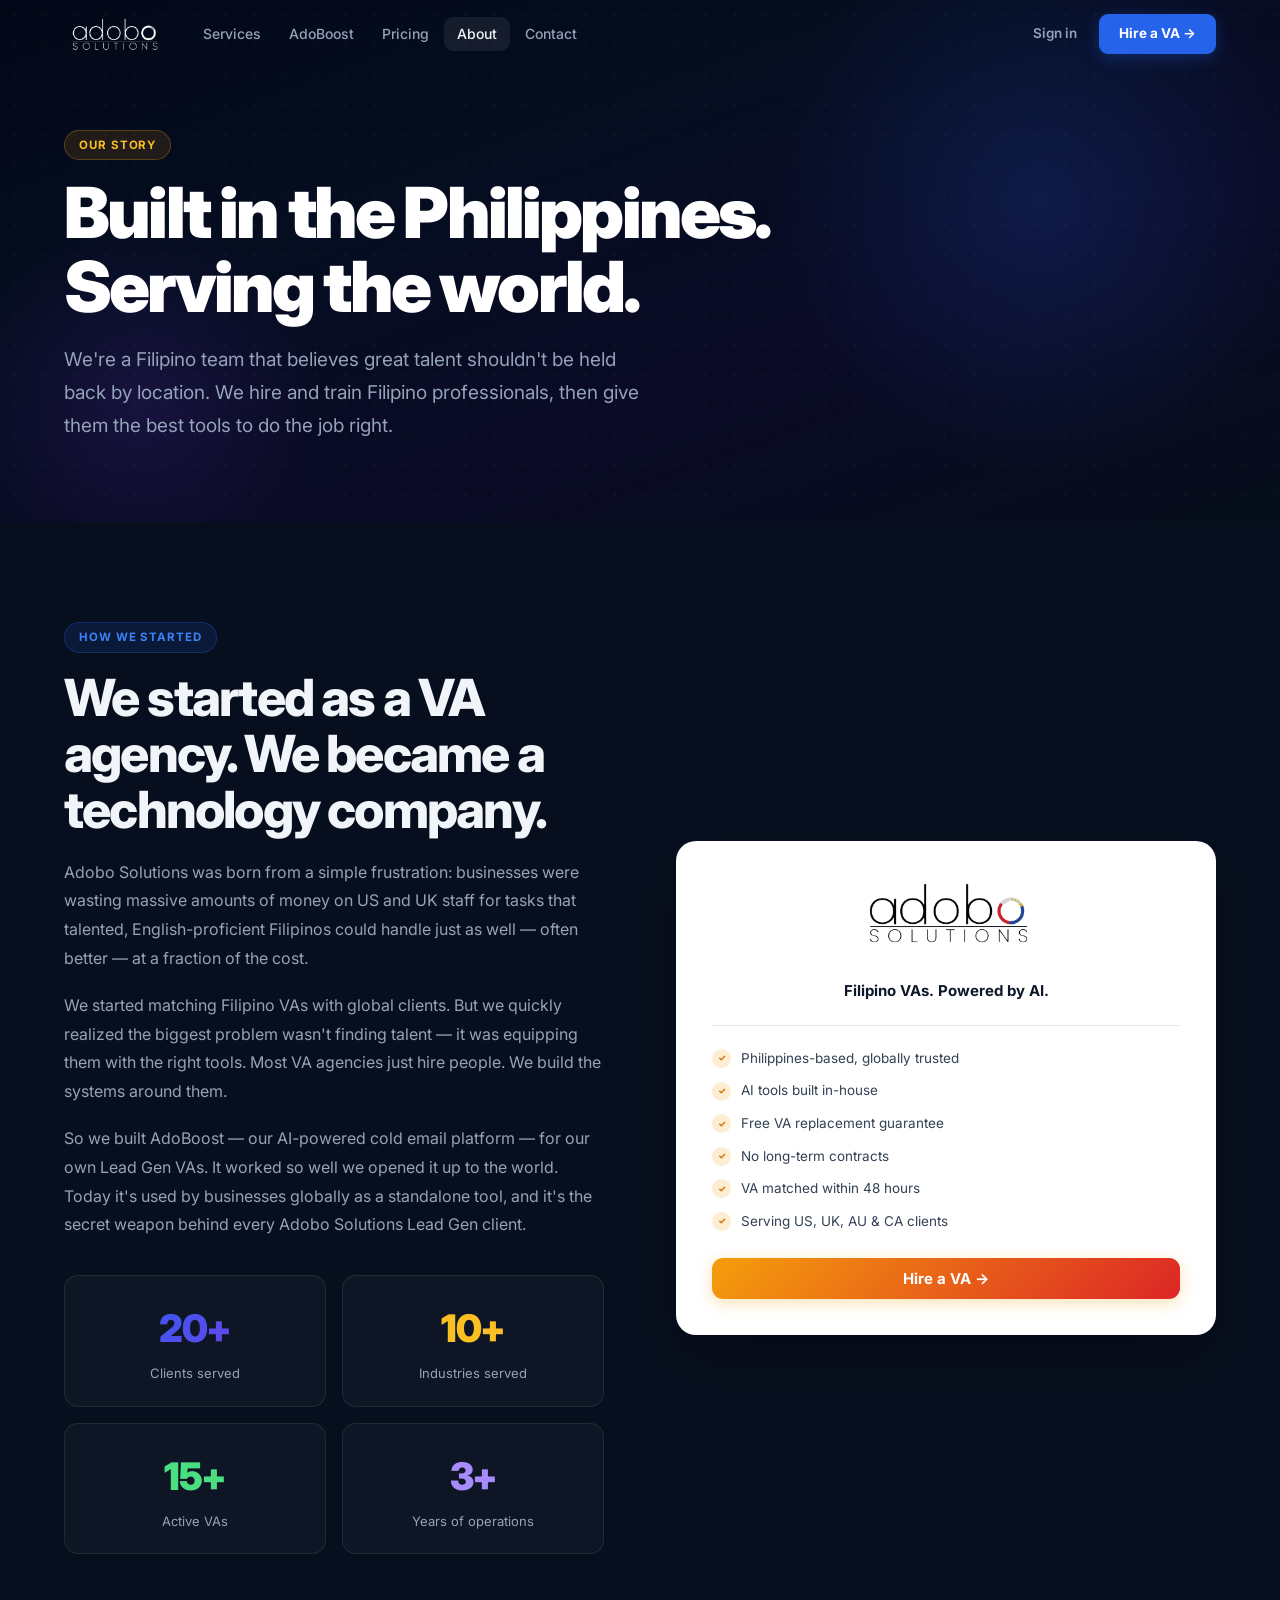
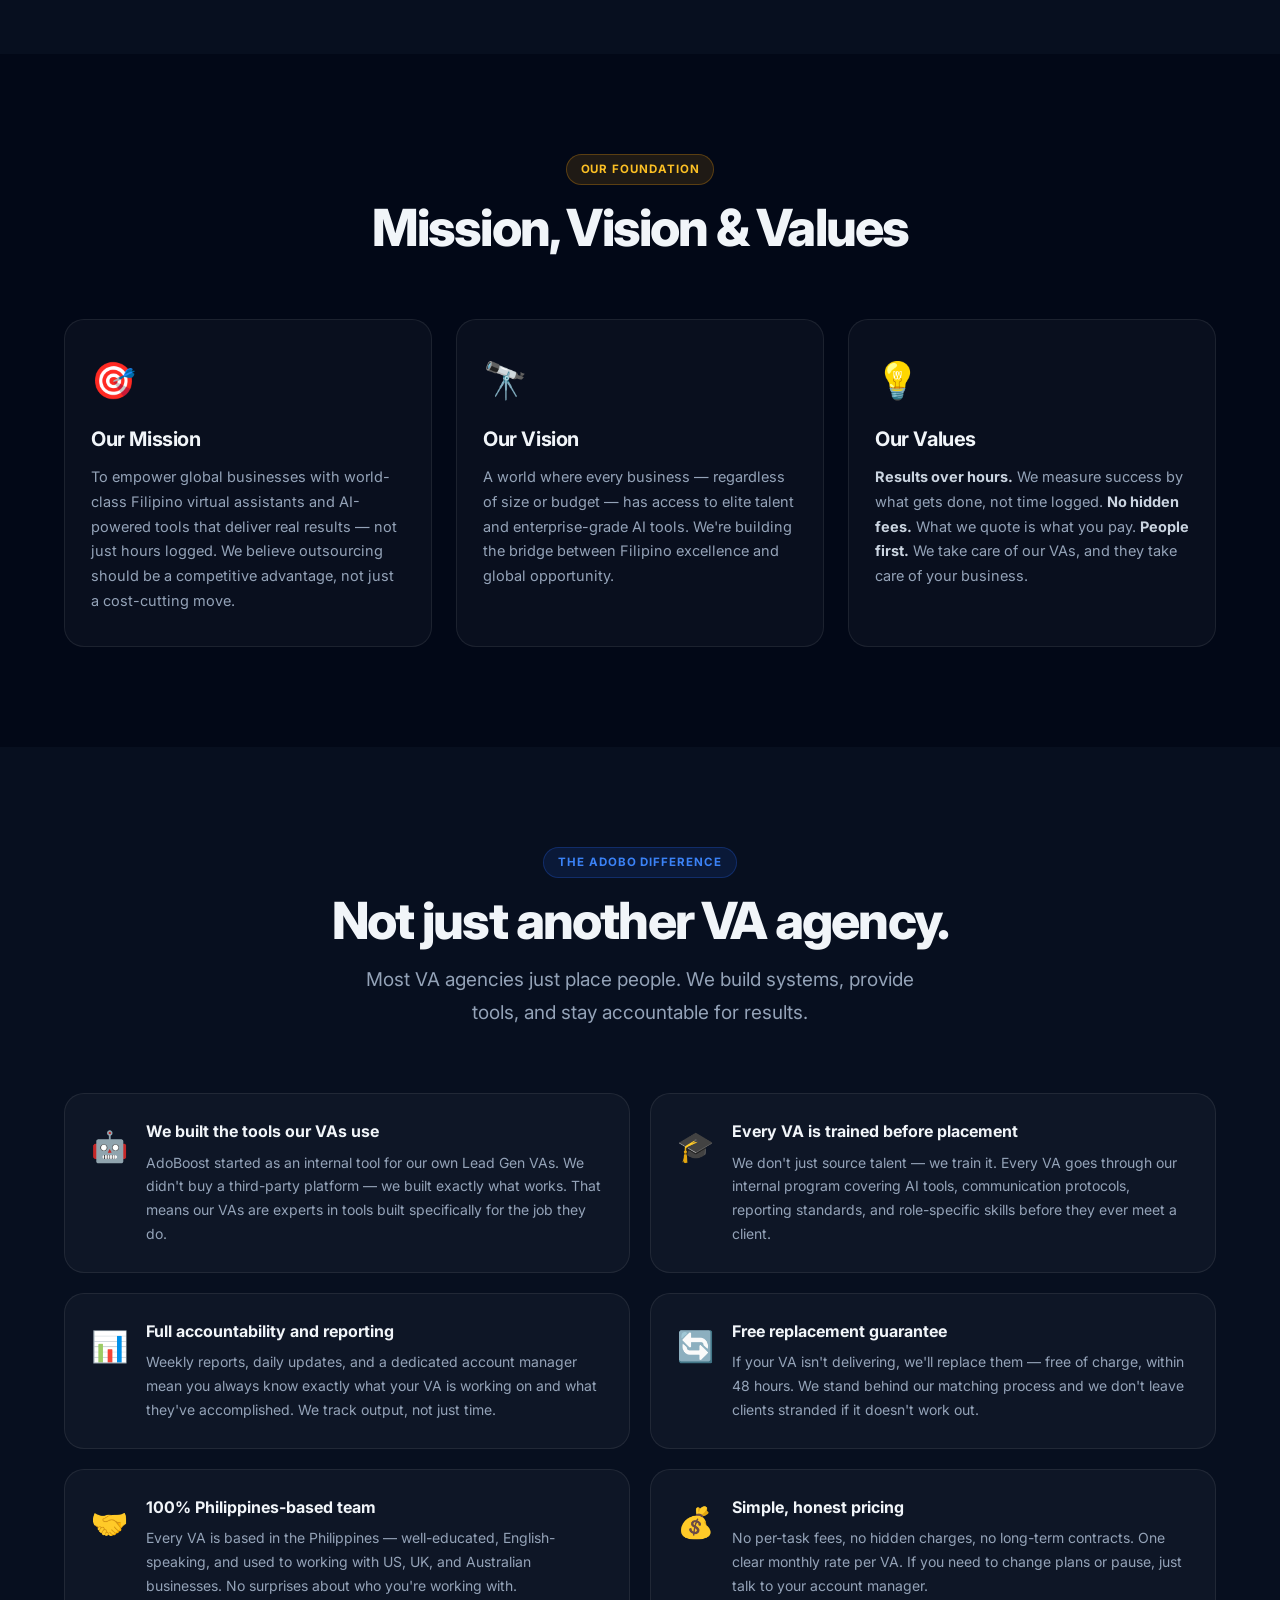
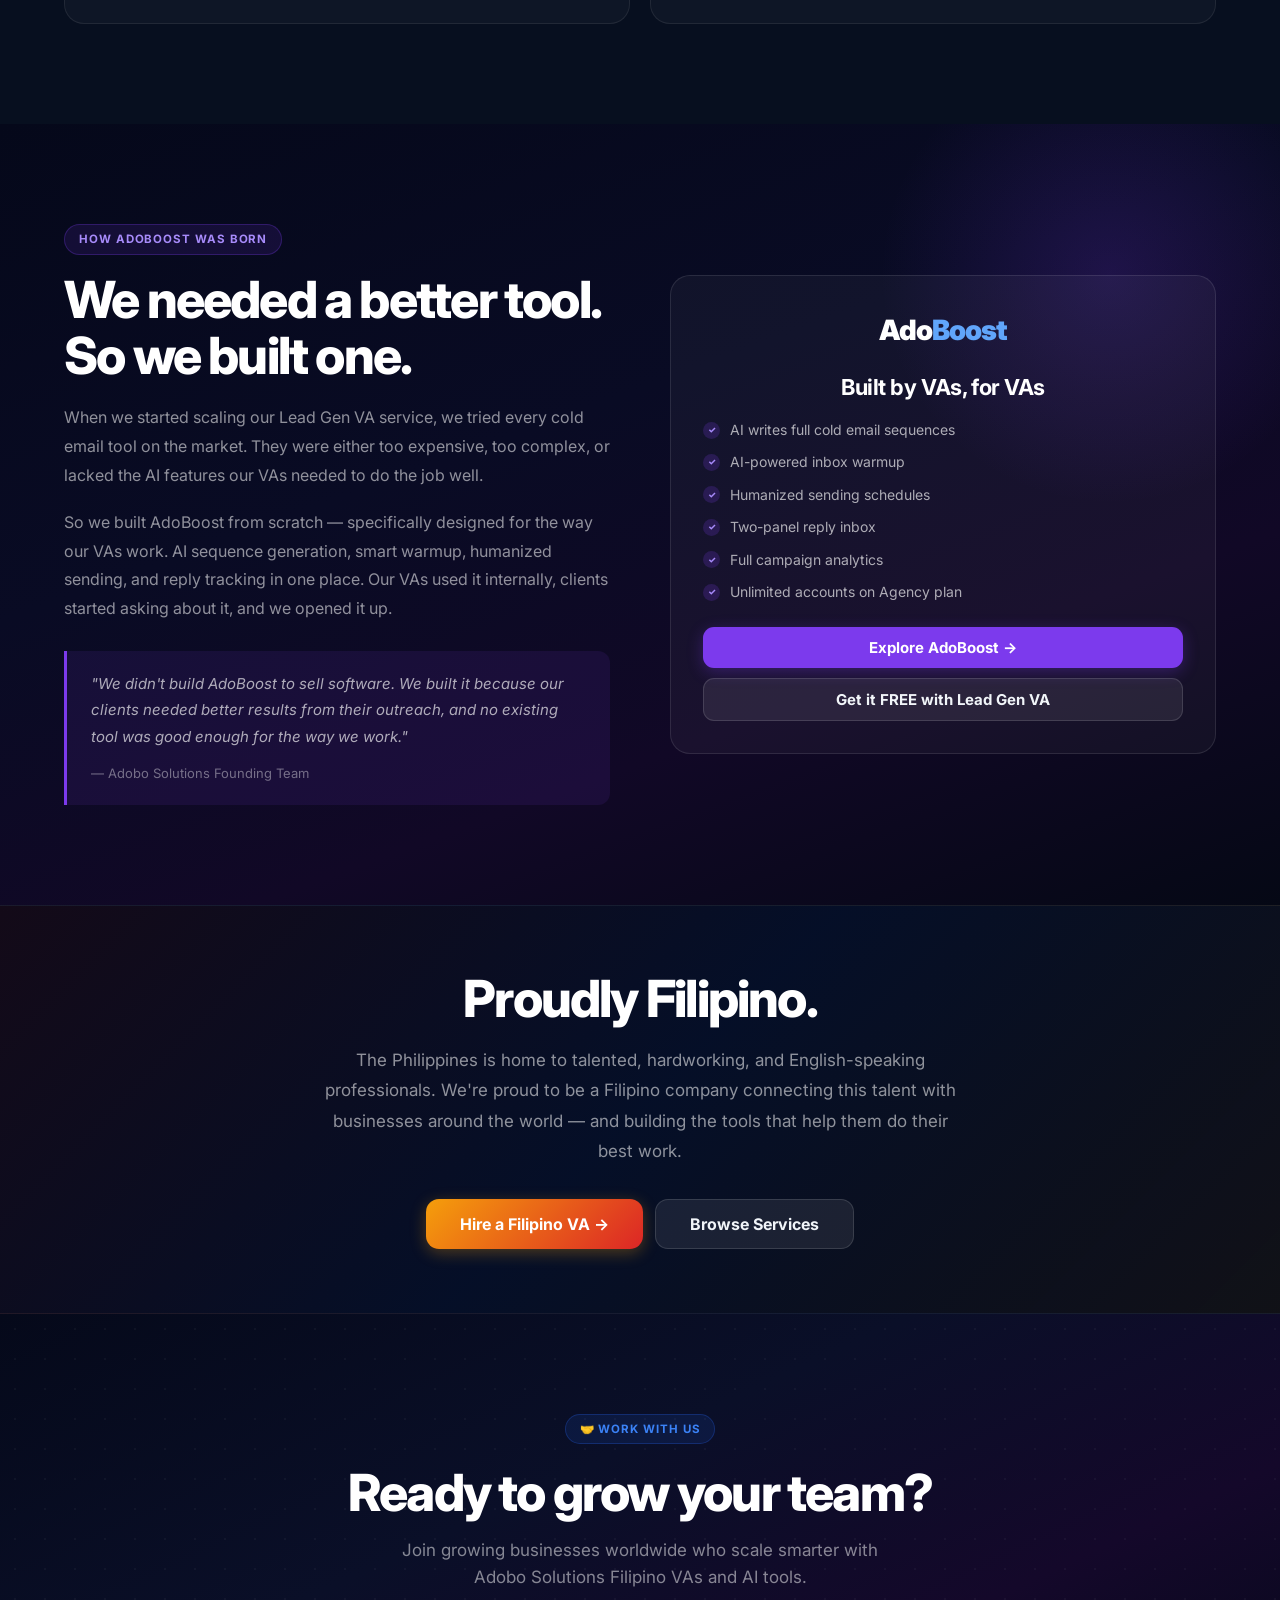
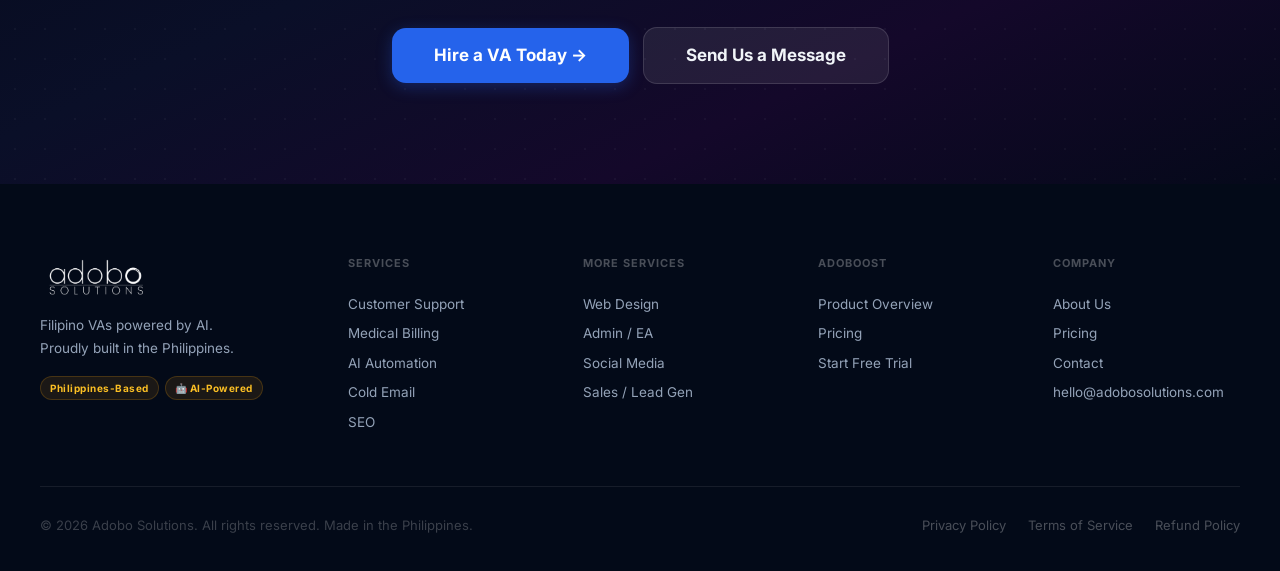
==== commit f8eba71c: "Add Refund & Cancellation Policy page (required for Paddle); wire footer links" ====
--- a/about.html
+++ b/about.html
@@ -345,7 +345,7 @@
       <div class="f-col"><h4>AdoBoost</h4><a href="adoboost.html">Product Overview</a><a href="pricing.html#adoboost">Pricing</a><a href="https://app.adobosolutions.com/register">Start Free Trial</a></div>
       <div class="f-col"><h4>Company</h4><a href="about.html">About Us</a><a href="pricing.html">Pricing</a><a href="contact.html">Contact</a><a href="mailto:hello@adobosolutions.com">hello@adobosolutions.com</a></div>
     </div>
-    <div class="footer-bot"><p>© 2026 Adobo Solutions. All rights reserved. Made in the Philippines.</p><div class="footer-bot-links"><a href="#">Privacy Policy</a><a href="#">Terms of Service</a></div></div>
+    <div class="footer-bot"><p>© 2026 Adobo Solutions. All rights reserved. Made in the Philippines.</p><div class="footer-bot-links"><a href="privacy.html">Privacy Policy</a><a href="terms.html">Terms of Service</a><a href="refund.html">Refund Policy</a></div></div>
   </div>
 </footer>
 
